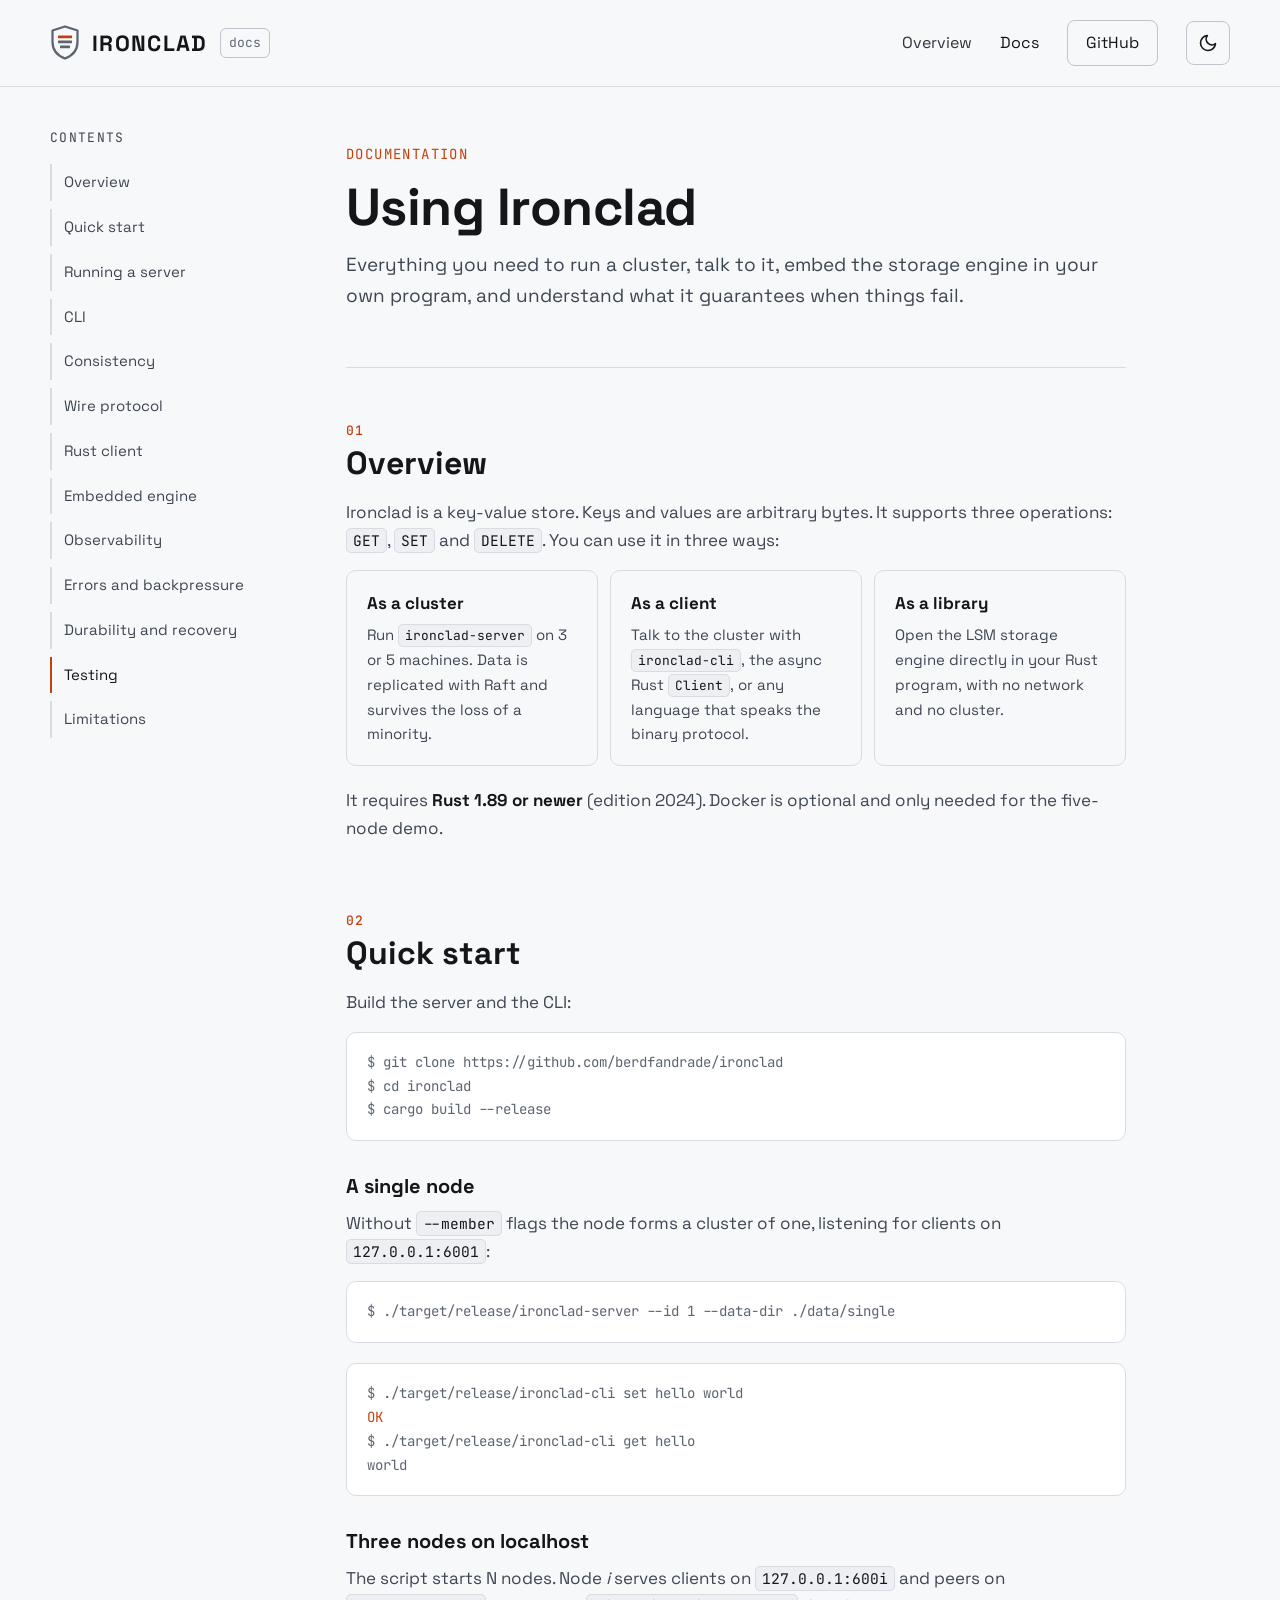
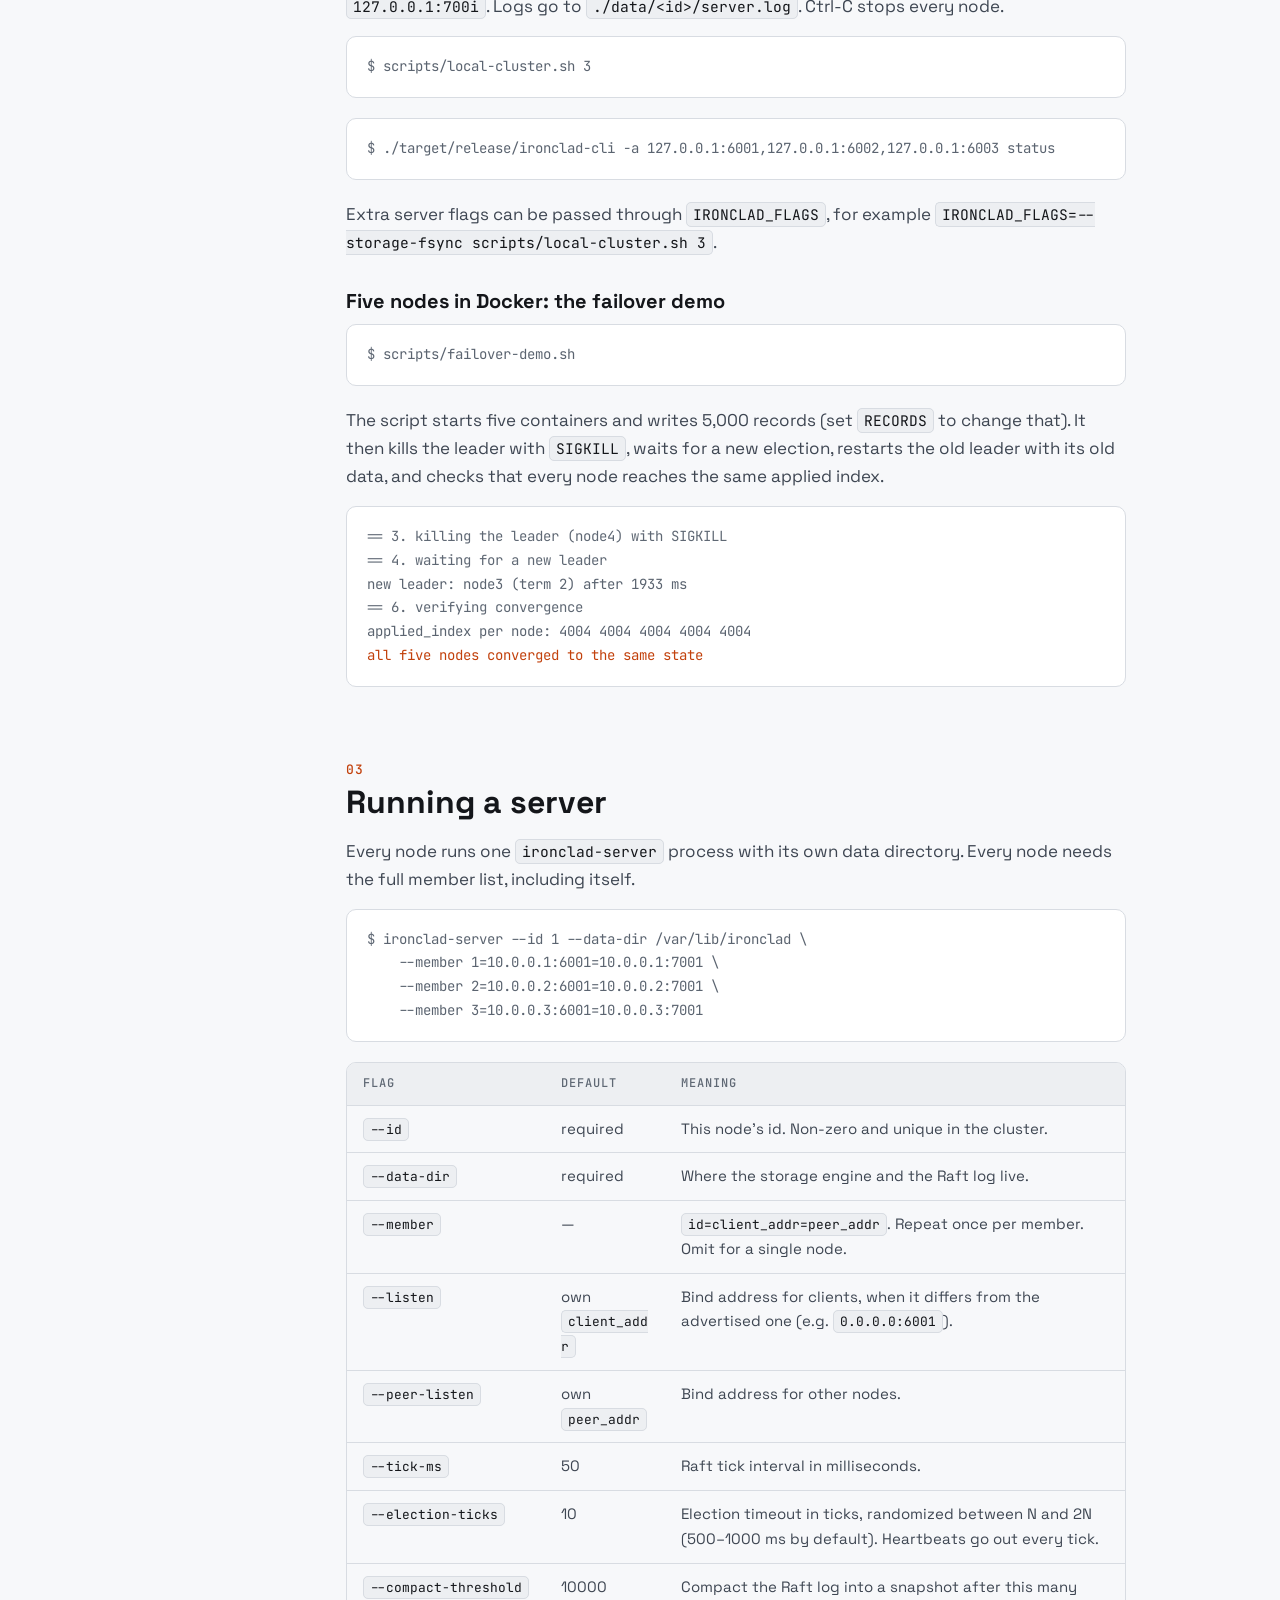
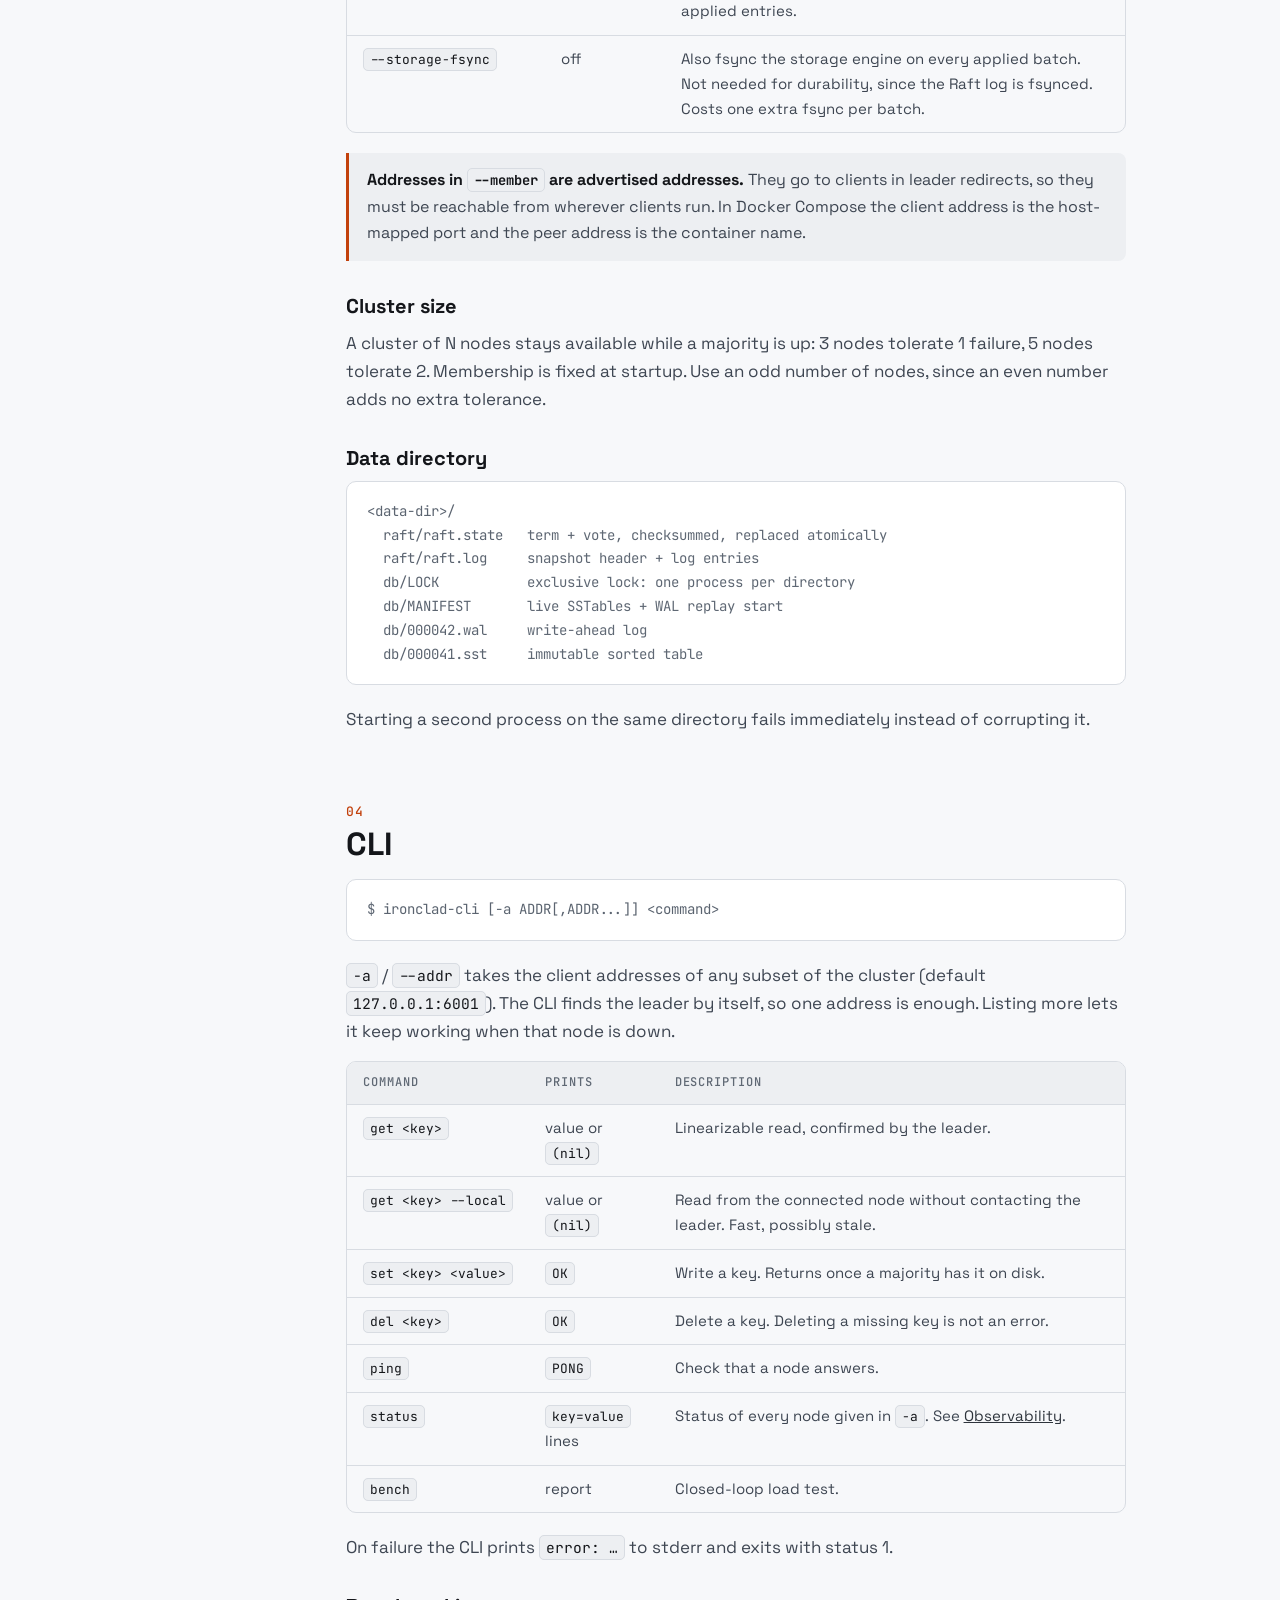
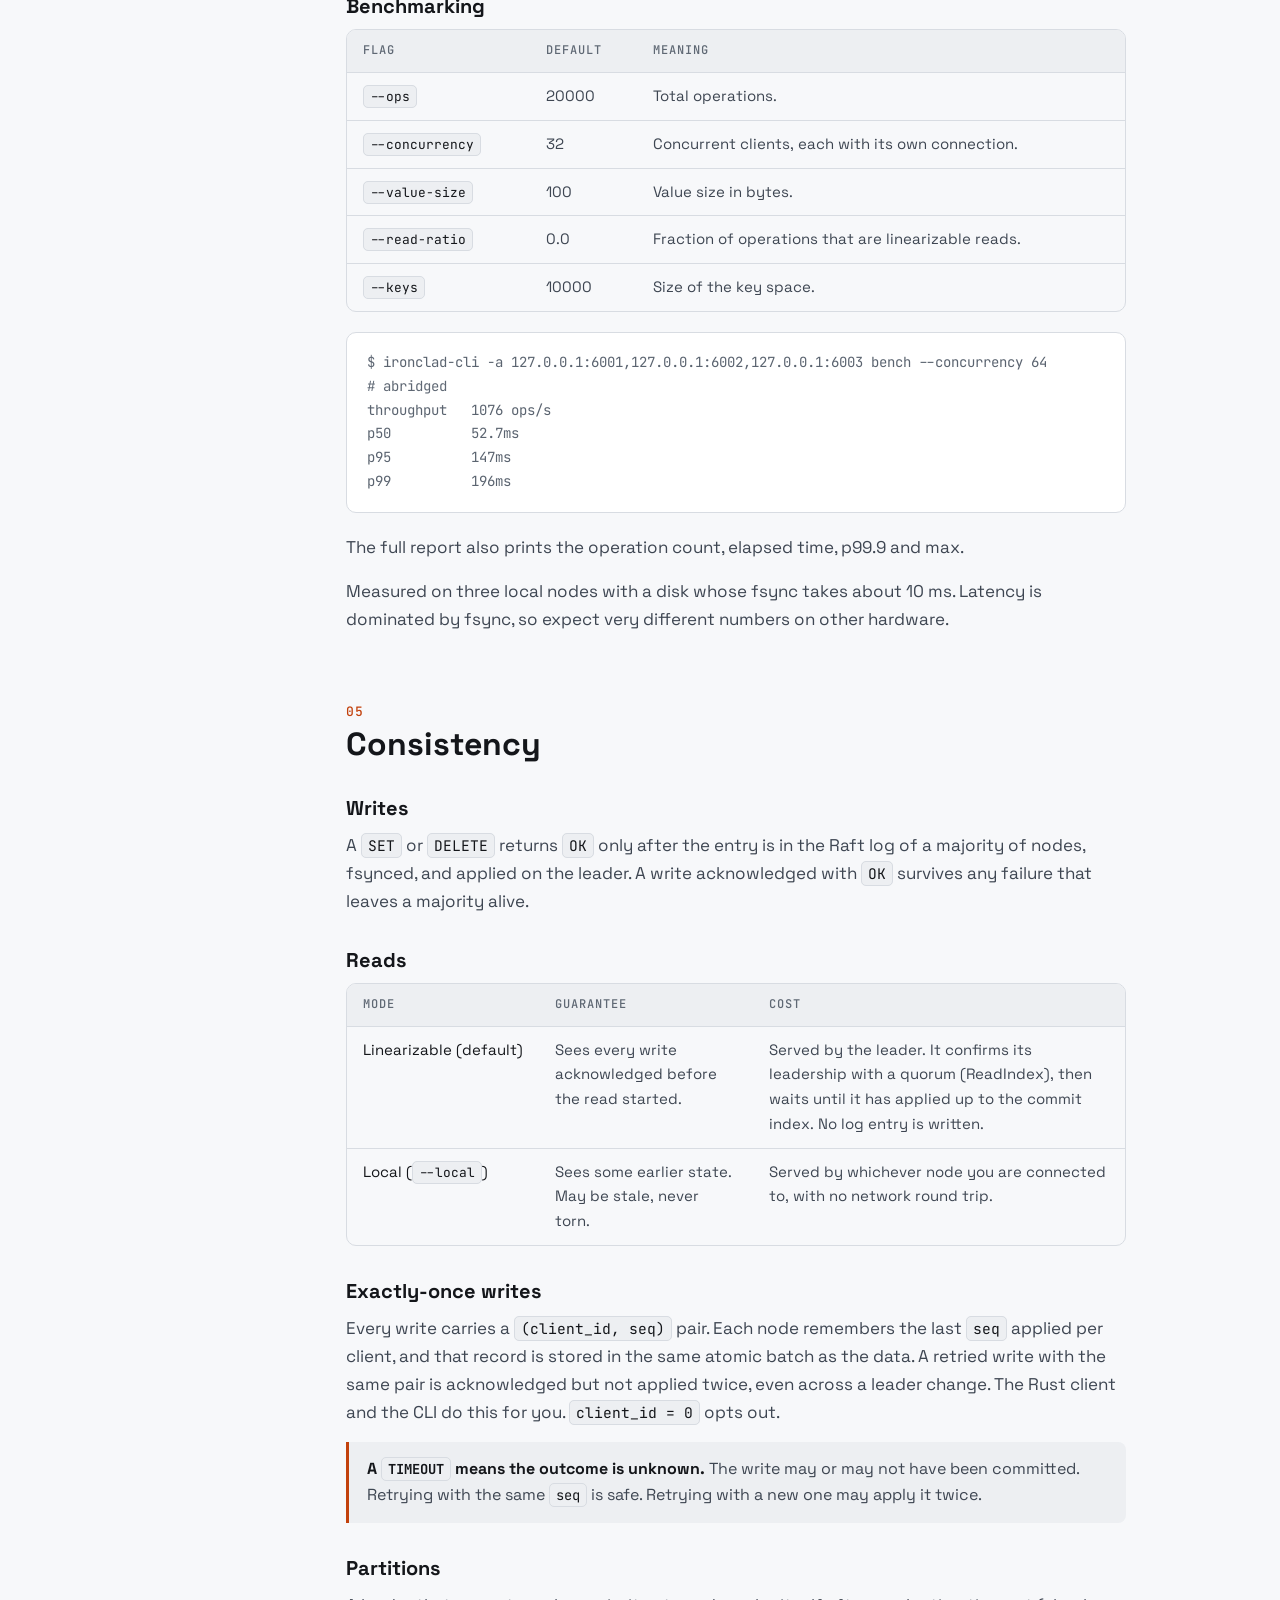
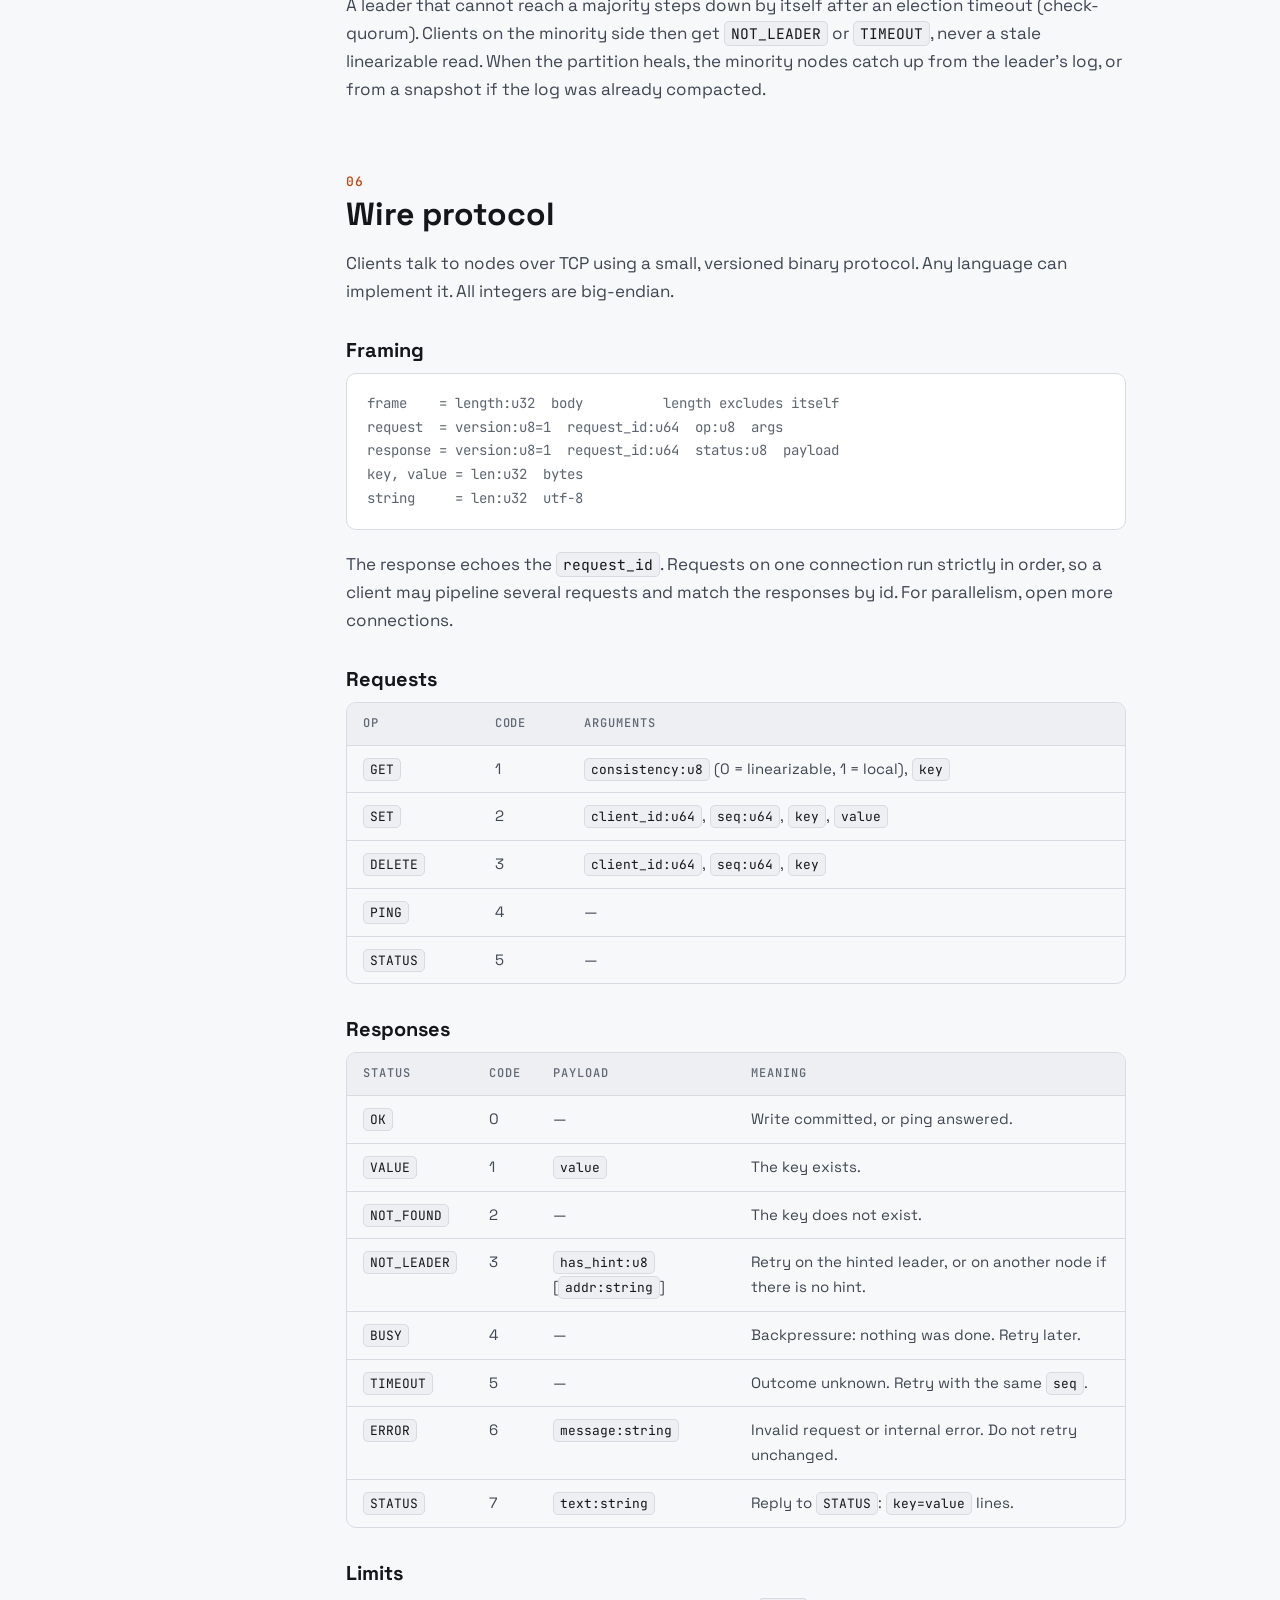
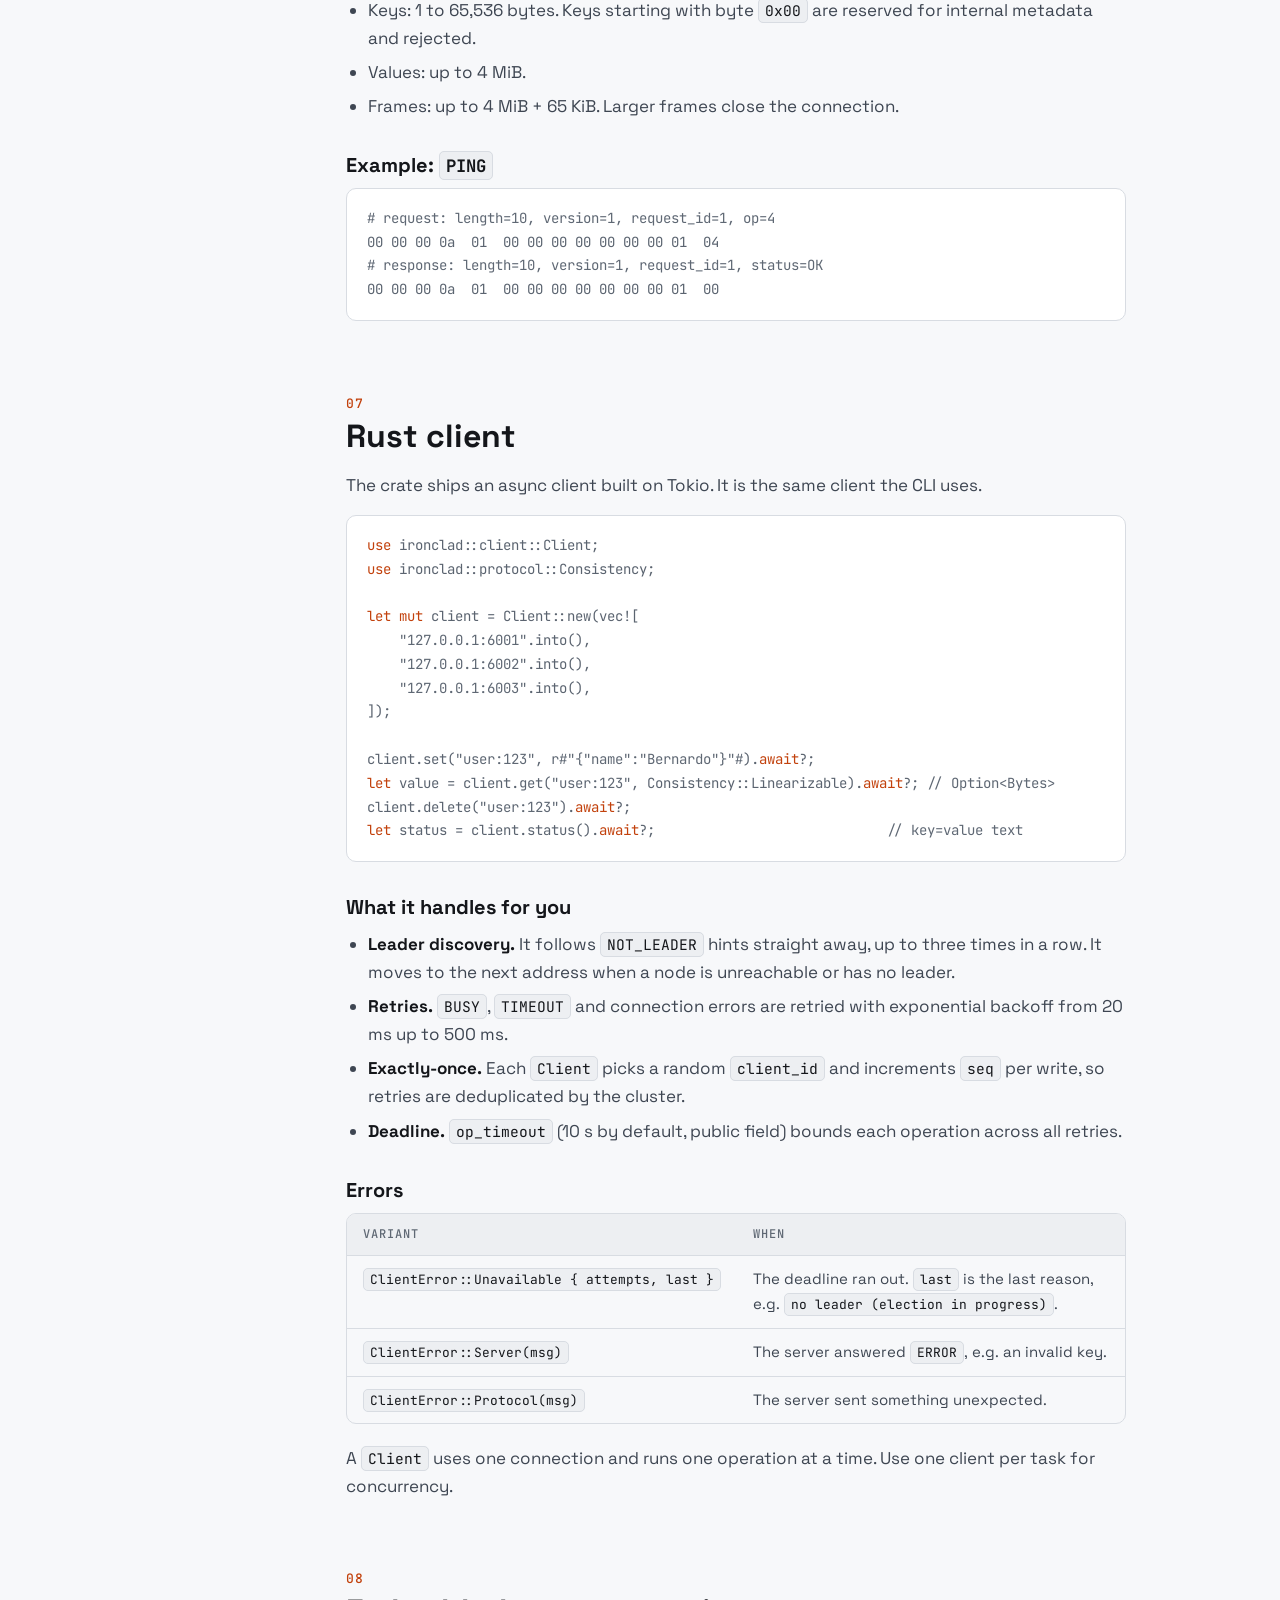
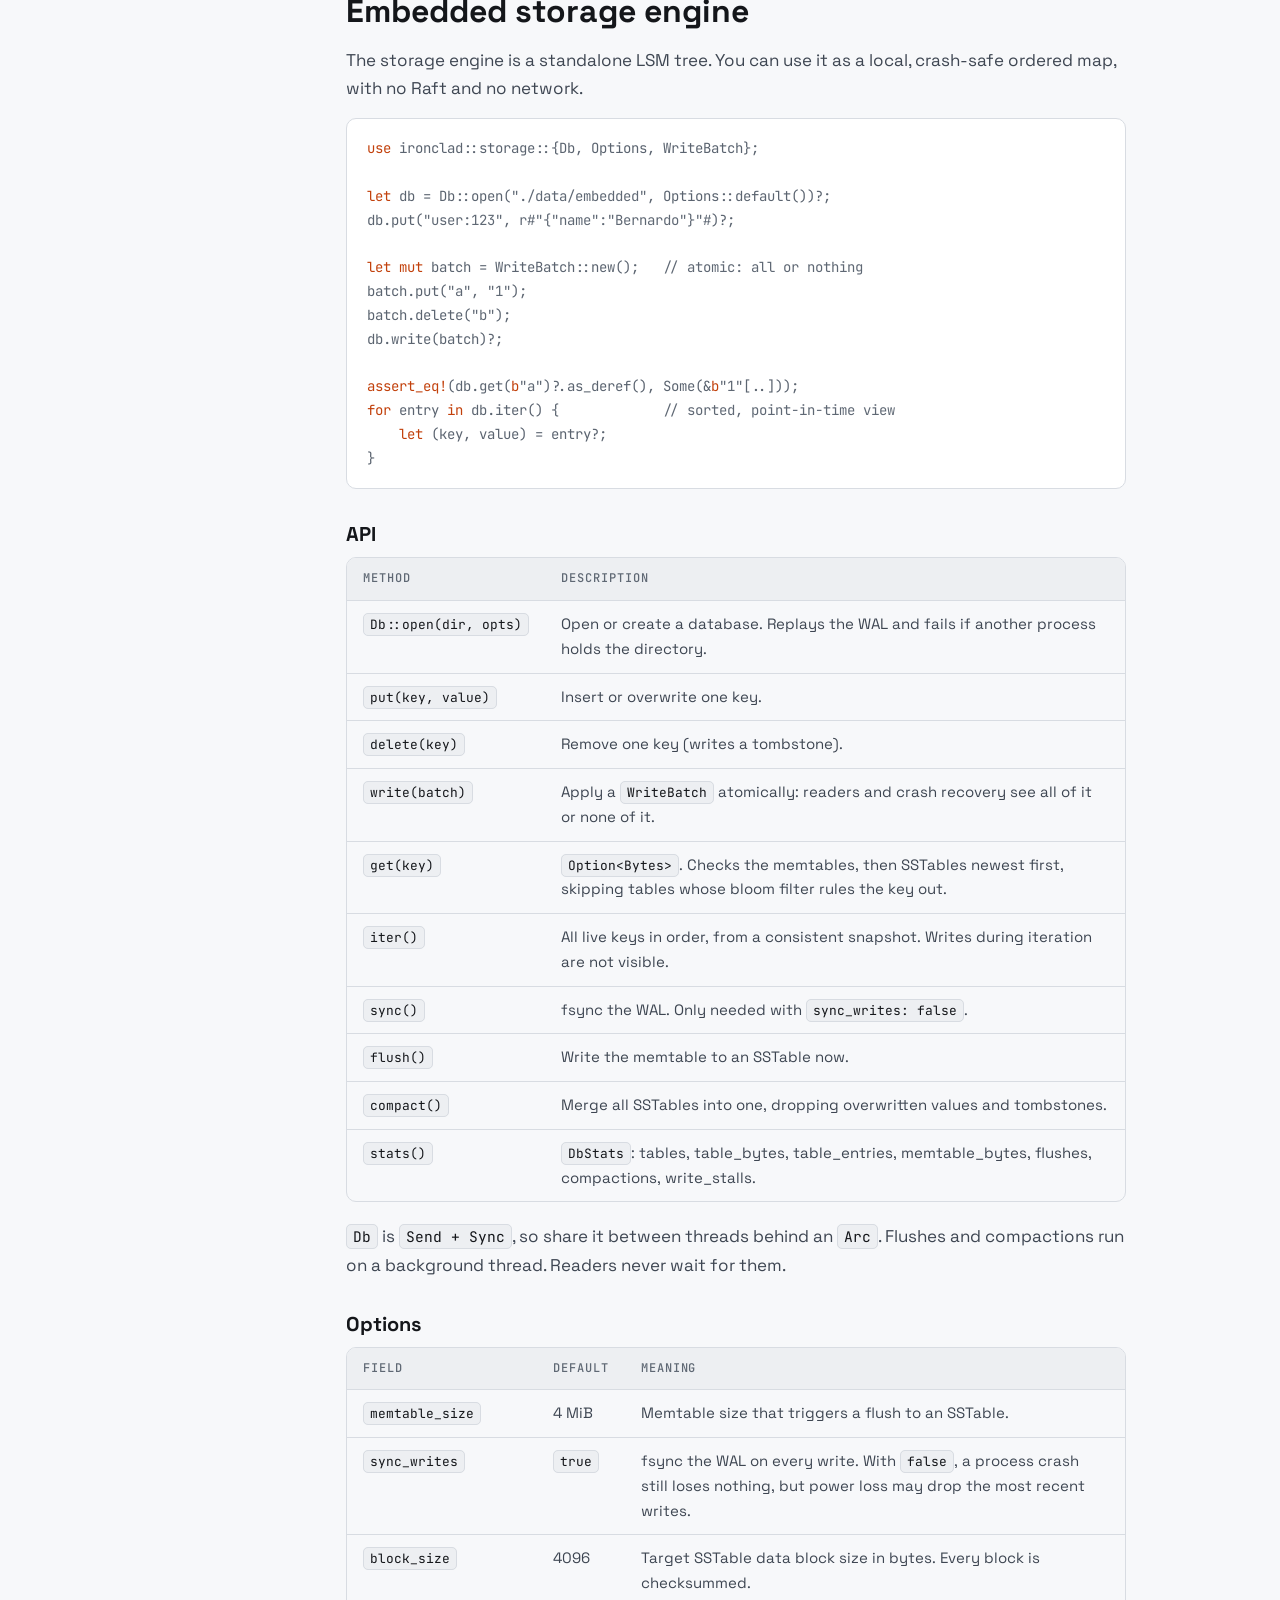
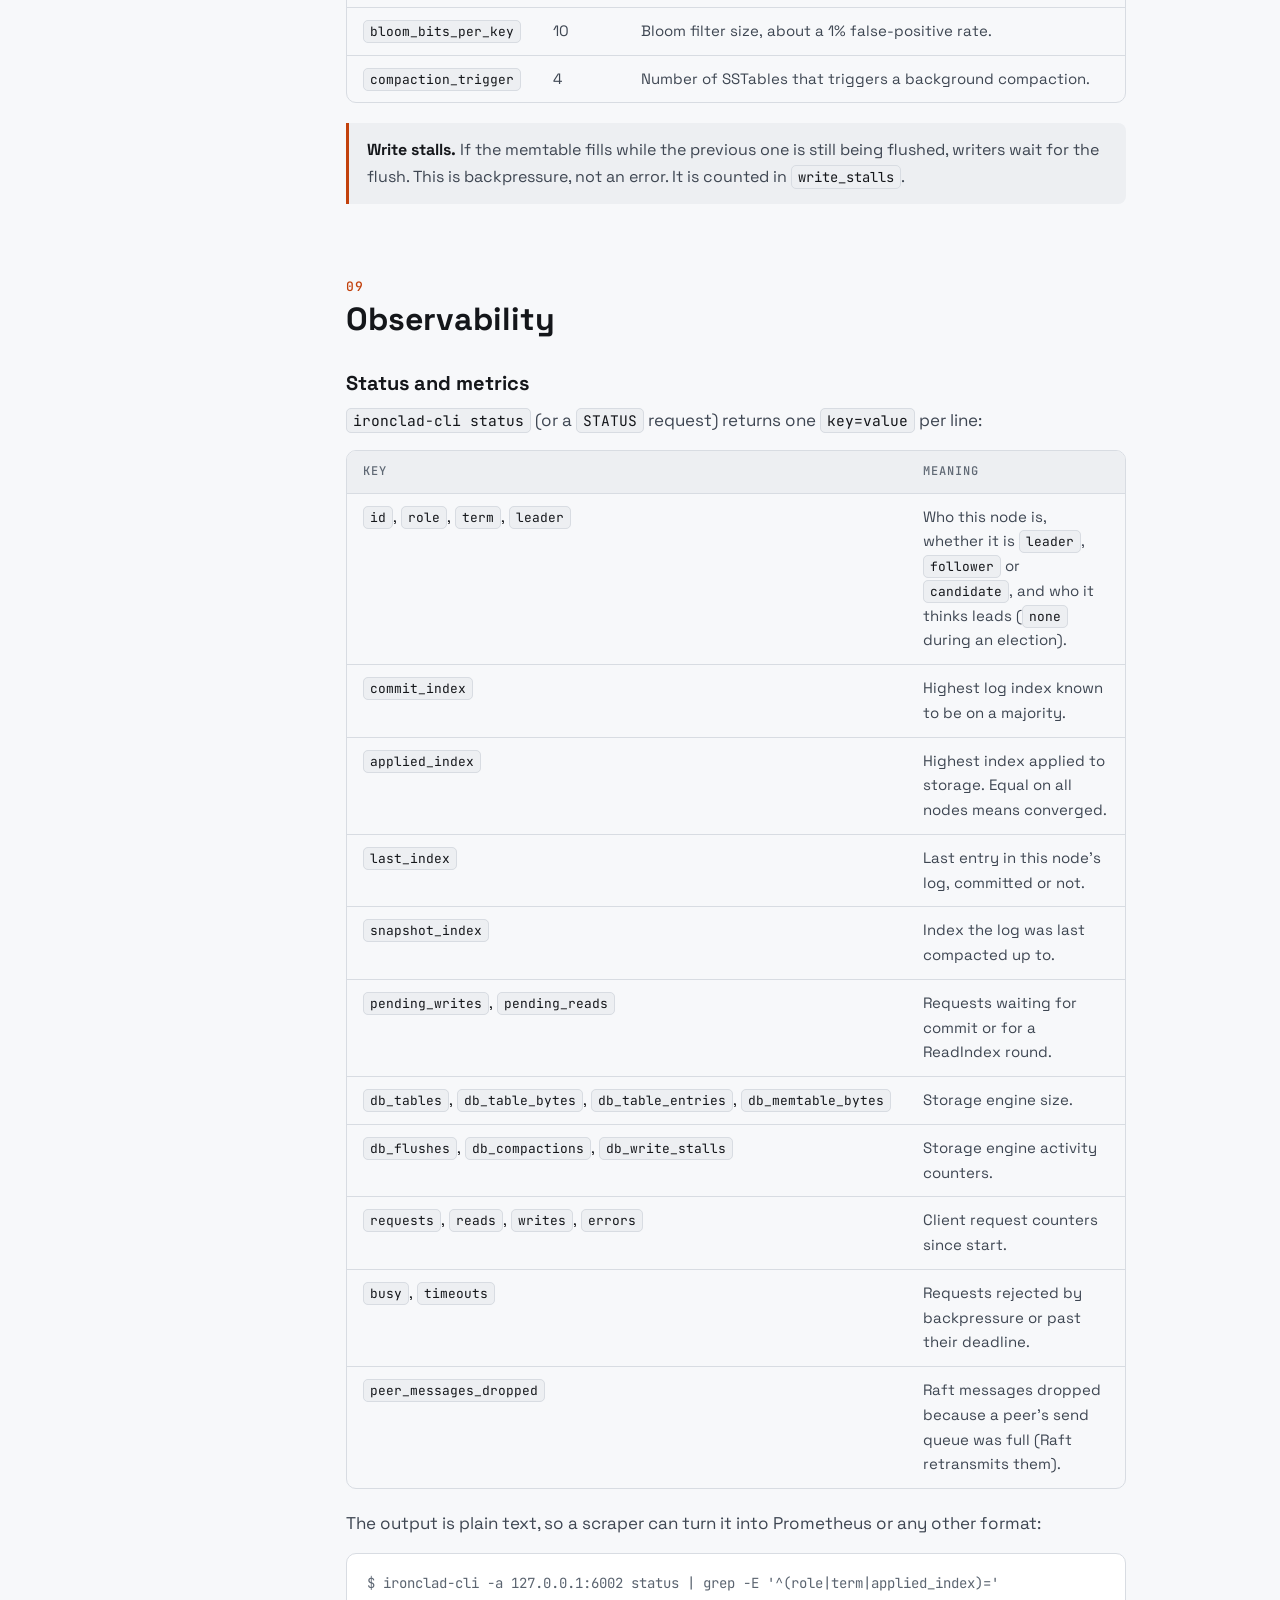
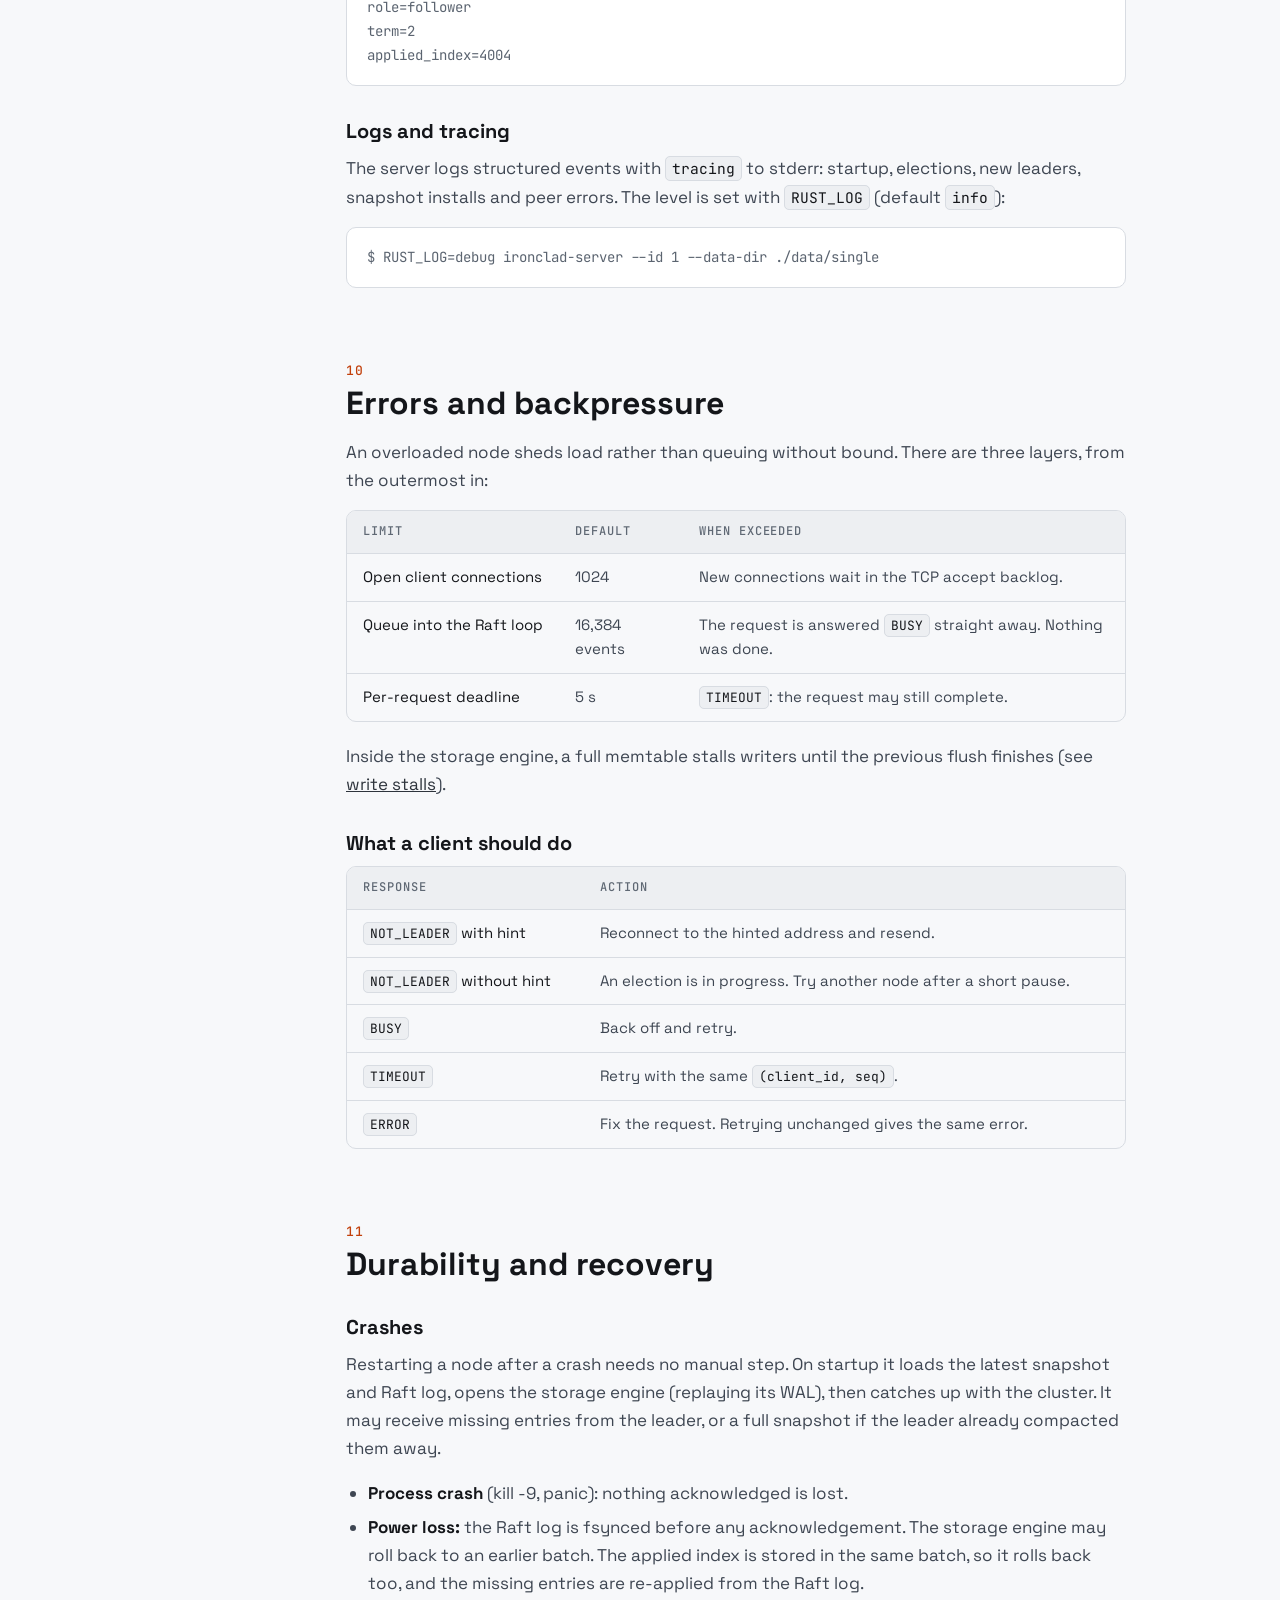
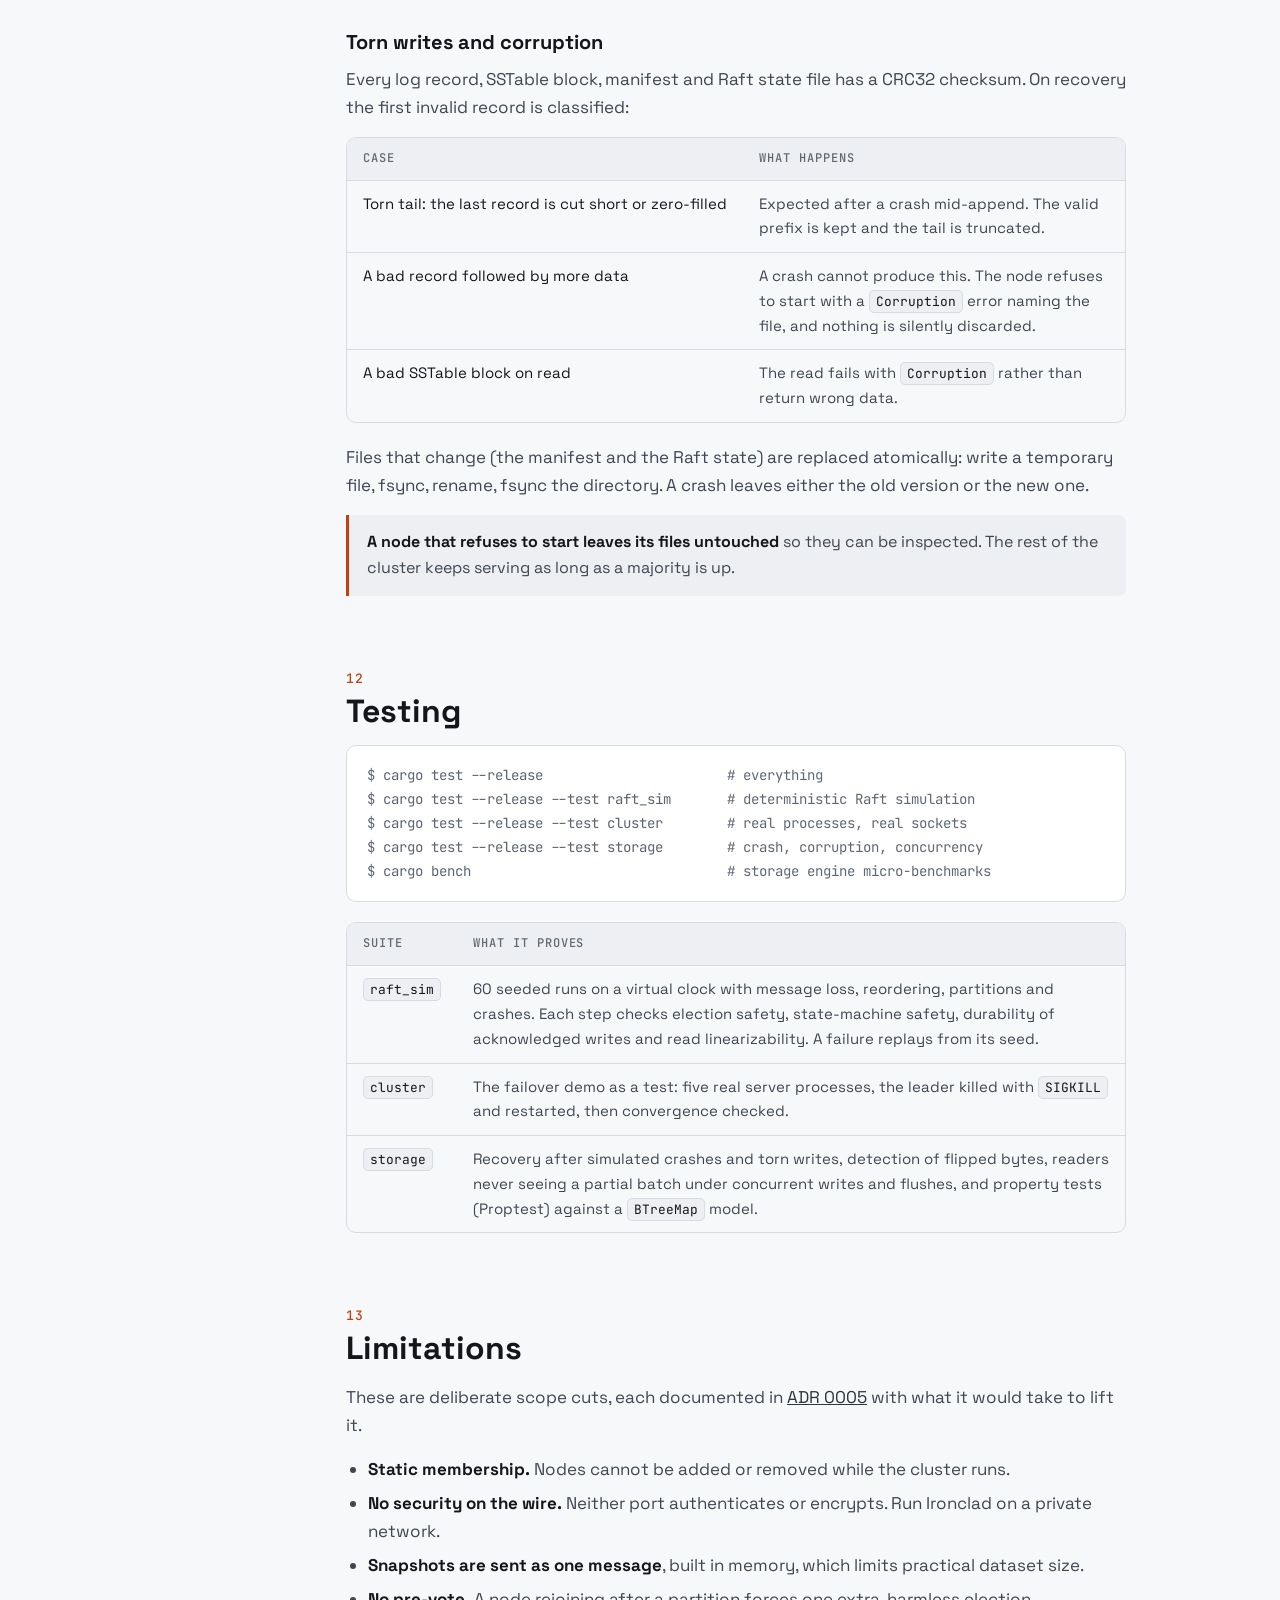
==== docs.html @ cbc176f4 "Add docs page and share theme files Co-Authored-By: Claude Opus 5.5 <noreply@anthropic.com>" ====
<!doctype html>
<html lang="en">
<head>
<meta charset="utf-8">
<meta name="viewport" content="width=device-width, initial-scale=1">
<title>Ironclad Docs</title>
<meta name="description" content="Ironclad documentation: running a cluster, the CLI, consistency guarantees, the binary protocol, the Rust client, the embedded storage engine, metrics and recovery.">
<link rel="icon" href="data:image/svg+xml,%3Csvg xmlns='http://www.w3.org/2000/svg' viewBox='0 0 120 140'%3E%3Cpath d='M60 6 L110 22 V68 C110 102 89 123 60 134 C31 123 10 102 10 68 V22 Z' fill='%2314161A' stroke='%23C9CED6' stroke-width='12'/%3E%3Crect x='30' y='42' width='60' height='16' rx='2' fill='%23E8622C'/%3E%3Crect x='36' y='70' width='48' height='16' rx='2' fill='%23C9CED6'/%3E%3C/svg%3E">
<link rel="preconnect" href="https://fonts.googleapis.com">
<link rel="stylesheet" href="https://fonts.googleapis.com/css2?family=Space+Grotesk:wght@400;500;700&amp;family=JetBrains+Mono:wght@400;500&amp;display=swap">
<link rel="stylesheet" href="site.css">
<script src="theme.js"></script>
</head>
<body>
<div class="docs">

<header style="border-bottom: 1px solid var(--border)">
<nav aria-label="Main" style="max-width: 1180px; margin: 0 auto; padding: 20px 24px; display: flex; flex-wrap: wrap; align-items: center; justify-content: space-between; gap: 16px 32px">
<a href="./" style="display: flex; align-items: center; gap: 12px; text-decoration: none; color: var(--text)">
<svg width="30" height="35" viewBox="0 0 120 140" aria-hidden="true">
<path d="M60 6 L110 22 V68 C110 102 89 123 60 134 C31 123 10 102 10 68 V22 Z" fill="none" stroke-width="9" stroke-linejoin="round" style="stroke: var(--steel)"></path>
<rect x="32" y="42" width="56" height="11" rx="2" style="fill: var(--accent)"></rect>
<rect x="32" y="62" width="56" height="11" rx="2" style="fill: var(--steel)"></rect>
<rect x="40" y="82" width="40" height="11" rx="2" style="fill: var(--steel)"></rect>
</svg>
<span style="font-size: 22px; font-weight: 700; letter-spacing: 0.06em">IRONCLAD</span>
<span class="mono" style="font-size: 13px; padding: 3px 8px; border: 1px solid var(--border-strong); border-radius: 6px; color: var(--muted)">docs</span>
</a>
<div style="display: flex; flex-wrap: wrap; align-items: center; gap: 8px 28px; font-size: 16px">
<a href="./" style="text-decoration: none">Overview</a>
<a href="docs.html" aria-current="page" style="text-decoration: none; color: var(--text)">Docs</a>
<a href="https://github.com/berdfandrade/ironclad" style="display: inline-flex; align-items: center; min-height: 44px; padding: 0 18px; border: 1px solid var(--border-strong); border-radius: 8px; text-decoration: none; color: var(--text)">GitHub</a>
<button type="button" id="theme-toggle" hidden aria-label="Switch theme" title="Switch theme">
<svg class="icon-sun" width="20" height="20" viewBox="0 0 24 24" fill="none" stroke="currentColor" stroke-width="2" stroke-linecap="round" aria-hidden="true"><circle cx="12" cy="12" r="4"></circle><path d="M12 2v2M12 20v2M4.9 4.9l1.4 1.4M17.7 17.7l1.4 1.4M2 12h2M20 12h2M4.9 19.1l1.4-1.4M17.7 6.3l1.4-1.4"></path></svg>
<svg class="icon-moon" width="20" height="20" viewBox="0 0 24 24" fill="none" stroke="currentColor" stroke-width="2" stroke-linecap="round" stroke-linejoin="round" aria-hidden="true"><path d="M21 12.8A9 9 0 1 1 11.2 3a7 7 0 0 0 9.8 9.8z"></path></svg>
</button>
</div>
</nav>
</header>

<div class="docs-layout">

<nav class="toc" aria-label="Documentation">
<p class="toc-title">CONTENTS</p>
<ol>
<li><a href="#overview">Overview</a></li>
<li><a href="#quick-start">Quick start</a></li>
<li><a href="#server">Running a server</a></li>
<li><a href="#cli">CLI</a></li>
<li><a href="#consistency">Consistency</a></li>
<li><a href="#protocol">Wire protocol</a></li>
<li><a href="#client">Rust client</a></li>
<li><a href="#embedded">Embedded engine</a></li>
<li><a href="#observability">Observability</a></li>
<li><a href="#errors">Errors and backpressure</a></li>
<li><a href="#recovery">Durability and recovery</a></li>
<li><a href="#testing">Testing</a></li>
<li><a href="#limitations">Limitations</a></li>
</ol>
</nav>

<main class="docs-main">

<div class="docs-intro">
<div class="eyebrow">DOCUMENTATION</div>
<h1>Using Ironclad</h1>
<p class="lede">Everything you need to run a cluster, talk to it, embed the storage engine in your own program, and understand what it guarantees when things fail.</p>
</div>

<section id="overview">
<h2><span class="num">01</span>Overview</h2>
<p>Ironclad is a key-value store. Keys and values are arbitrary bytes. It supports three operations: <code>GET</code>, <code>SET</code> and <code>DELETE</code>. You can use it in three ways:</p>
<div class="cards">
<a class="card" href="#server"><strong>As a cluster</strong><span>Run <code>ironclad-server</code> on 3 or 5 machines. Data is replicated with Raft and survives the loss of a minority.</span></a>
<a class="card" href="#client"><strong>As a client</strong><span>Talk to the cluster with <code>ironclad-cli</code>, the async Rust <code>Client</code>, or any language that speaks the binary protocol.</span></a>
<a class="card" href="#embedded"><strong>As a library</strong><span>Open the LSM storage engine directly in your Rust program, with no network and no cluster.</span></a>
</div>
<p>It requires <strong>Rust 1.89 or newer</strong> (edition 2024). Docker is optional and only needed for the five-node demo.</p>
</section>

<section id="quick-start">
<h2><span class="num">02</span>Quick start</h2>
<p>Build the server and the CLI:</p>
<pre><span class="c">$</span> git clone https://github.com/berdfandrade/ironclad
<span class="c">$</span> cd ironclad
<span class="c">$</span> cargo build --release</pre>
<h3>A single node</h3>
<p>Without <code>--member</code> flags the node forms a cluster of one, listening for clients on <code>127.0.0.1:6001</code>:</p>
<pre><span class="c">$</span> ./target/release/ironclad-server --id 1 --data-dir ./data/single</pre>
<pre><span class="c">$</span> ./target/release/ironclad-cli set hello world
<span class="k">OK</span>
<span class="c">$</span> ./target/release/ironclad-cli get hello
world</pre>
<h3>Three nodes on localhost</h3>
<p>The script starts N nodes. Node <em>i</em> serves clients on <code>127.0.0.1:600i</code> and peers on <code>127.0.0.1:700i</code>. Logs go to <code>./data/&lt;id&gt;/server.log</code>. Ctrl-C stops every node.</p>
<pre><span class="c">$</span> scripts/local-cluster.sh 3</pre>
<pre><span class="c">$</span> ./target/release/ironclad-cli -a 127.0.0.1:6001,127.0.0.1:6002,127.0.0.1:6003 status</pre>
<p>Extra server flags can be passed through <code>IRONCLAD_FLAGS</code>, for example <code>IRONCLAD_FLAGS=--storage-fsync scripts/local-cluster.sh 3</code>.</p>
<h3>Five nodes in Docker: the failover demo</h3>
<pre><span class="c">$</span> scripts/failover-demo.sh</pre>
<p>The script starts five containers and writes 5,000 records (set <code>RECORDS</code> to change that). It then kills the leader with <code>SIGKILL</code>, waits for a new election, restarts the old leader with its old data, and checks that every node reaches the same applied index.</p>
<pre><span class="c">== 3. killing the leader (node4) with SIGKILL</span>
<span class="c">== 4. waiting for a new leader</span>
new leader: node3 (term 2) after 1933 ms
<span class="c">== 6. verifying convergence</span>
applied_index per node: 4004 4004 4004 4004 4004
<span class="k">all five nodes converged to the same state</span></pre>
</section>

<section id="server">
<h2><span class="num">03</span>Running a server</h2>
<p>Every node runs one <code>ironclad-server</code> process with its own data directory. Every node needs the full member list, including itself.</p>
<pre><span class="c">$</span> ironclad-server --id 1 --data-dir /var/lib/ironclad \
    --member 1=10.0.0.1:6001=10.0.0.1:7001 \
    --member 2=10.0.0.2:6001=10.0.0.2:7001 \
    --member 3=10.0.0.3:6001=10.0.0.3:7001</pre>
<div class="table-wrap"><table>
<thead><tr><th>Flag</th><th>Default</th><th>Meaning</th></tr></thead>
<tbody>
<tr><td><code>--id</code></td><td>required</td><td>This node's id. Non-zero and unique in the cluster.</td></tr>
<tr><td><code>--data-dir</code></td><td>required</td><td>Where the storage engine and the Raft log live.</td></tr>
<tr><td><code>--member</code></td><td>—</td><td><code>id=client_addr=peer_addr</code>. Repeat once per member. Omit for a single node.</td></tr>
<tr><td><code>--listen</code></td><td>own <code>client_addr</code></td><td>Bind address for clients, when it differs from the advertised one (e.g. <code>0.0.0.0:6001</code>).</td></tr>
<tr><td><code>--peer-listen</code></td><td>own <code>peer_addr</code></td><td>Bind address for other nodes.</td></tr>
<tr><td><code>--tick-ms</code></td><td>50</td><td>Raft tick interval in milliseconds.</td></tr>
<tr><td><code>--election-ticks</code></td><td>10</td><td>Election timeout in ticks, randomized between N and 2N (500–1000 ms by default). Heartbeats go out every tick.</td></tr>
<tr><td><code>--compact-threshold</code></td><td>10000</td><td>Compact the Raft log into a snapshot after this many applied entries.</td></tr>
<tr><td><code>--storage-fsync</code></td><td>off</td><td>Also fsync the storage engine on every applied batch. Not needed for durability, since the Raft log is fsynced. Costs one extra fsync per batch.</td></tr>
</tbody></table></div>
<div class="note"><strong>Addresses in <code>--member</code> are advertised addresses.</strong> They go to clients in leader redirects, so they must be reachable from wherever clients run. In Docker Compose the client address is the host-mapped port and the peer address is the container name.</div>
<h3>Cluster size</h3>
<p>A cluster of N nodes stays available while a majority is up: 3 nodes tolerate 1 failure, 5 nodes tolerate 2. Membership is fixed at startup. Use an odd number of nodes, since an even number adds no extra tolerance.</p>
<h3>Data directory</h3>
<pre>&lt;data-dir&gt;/
  raft/raft.state   <span class="c">term + vote, checksummed, replaced atomically</span>
  raft/raft.log     <span class="c">snapshot header + log entries</span>
  db/LOCK           <span class="c">exclusive lock: one process per directory</span>
  db/MANIFEST       <span class="c">live SSTables + WAL replay start</span>
  db/000042.wal     <span class="c">write-ahead log</span>
  db/000041.sst     <span class="c">immutable sorted table</span></pre>
<p>Starting a second process on the same directory fails immediately instead of corrupting it.</p>
</section>

<section id="cli">
<h2><span class="num">04</span>CLI</h2>
<pre><span class="c">$</span> ironclad-cli [-a ADDR[,ADDR...]] &lt;command&gt;</pre>
<p><code>-a</code> / <code>--addr</code> takes the client addresses of any subset of the cluster (default <code>127.0.0.1:6001</code>). The CLI finds the leader by itself, so one address is enough. Listing more lets it keep working when that node is down.</p>
<div class="table-wrap"><table>
<thead><tr><th>Command</th><th>Prints</th><th>Description</th></tr></thead>
<tbody>
<tr><td><code>get &lt;key&gt;</code></td><td>value or <code>(nil)</code></td><td>Linearizable read, confirmed by the leader.</td></tr>
<tr><td><code>get &lt;key&gt; --local</code></td><td>value or <code>(nil)</code></td><td>Read from the connected node without contacting the leader. Fast, possibly stale.</td></tr>
<tr><td><code>set &lt;key&gt; &lt;value&gt;</code></td><td><code>OK</code></td><td>Write a key. Returns once a majority has it on disk.</td></tr>
<tr><td><code>del &lt;key&gt;</code></td><td><code>OK</code></td><td>Delete a key. Deleting a missing key is not an error.</td></tr>
<tr><td><code>ping</code></td><td><code>PONG</code></td><td>Check that a node answers.</td></tr>
<tr><td><code>status</code></td><td><code>key=value</code> lines</td><td>Status of every node given in <code>-a</code>. See <a href="#observability">Observability</a>.</td></tr>
<tr><td><code>bench</code></td><td>report</td><td>Closed-loop load test.</td></tr>
</tbody></table></div>
<p>On failure the CLI prints <code>error: …</code> to stderr and exits with status 1.</p>
<h3>Benchmarking</h3>
<div class="table-wrap"><table>
<thead><tr><th>Flag</th><th>Default</th><th>Meaning</th></tr></thead>
<tbody>
<tr><td><code>--ops</code></td><td>20000</td><td>Total operations.</td></tr>
<tr><td><code>--concurrency</code></td><td>32</td><td>Concurrent clients, each with its own connection.</td></tr>
<tr><td><code>--value-size</code></td><td>100</td><td>Value size in bytes.</td></tr>
<tr><td><code>--read-ratio</code></td><td>0.0</td><td>Fraction of operations that are linearizable reads.</td></tr>
<tr><td><code>--keys</code></td><td>10000</td><td>Size of the key space.</td></tr>
</tbody></table></div>
<pre><span class="c">$</span> ironclad-cli -a 127.0.0.1:6001,127.0.0.1:6002,127.0.0.1:6003 bench --concurrency 64
<span class="c"># abridged</span>
throughput   1076 ops/s
p50          52.7ms
p95          147ms
p99          196ms</pre>
<p>The full report also prints the operation count, elapsed time, p99.9 and max.</p>
<p>Measured on three local nodes with a disk whose fsync takes about 10 ms. Latency is dominated by fsync, so expect very different numbers on other hardware.</p>
</section>

<section id="consistency">
<h2><span class="num">05</span>Consistency</h2>
<h3>Writes</h3>
<p>A <code>SET</code> or <code>DELETE</code> returns <code>OK</code> only after the entry is in the Raft log of a majority of nodes, fsynced, and applied on the leader. A write acknowledged with <code>OK</code> survives any failure that leaves a majority alive.</p>
<h3>Reads</h3>
<div class="table-wrap"><table>
<thead><tr><th>Mode</th><th>Guarantee</th><th>Cost</th></tr></thead>
<tbody>
<tr><td>Linearizable (default)</td><td>Sees every write acknowledged before the read started.</td><td>Served by the leader. It confirms its leadership with a quorum (ReadIndex), then waits until it has applied up to the commit index. No log entry is written.</td></tr>
<tr><td>Local (<code>--local</code>)</td><td>Sees some earlier state. May be stale, never torn.</td><td>Served by whichever node you are connected to, with no network round trip.</td></tr>
</tbody></table></div>
<h3>Exactly-once writes</h3>
<p>Every write carries a <code>(client_id, seq)</code> pair. Each node remembers the last <code>seq</code> applied per client, and that record is stored in the same atomic batch as the data. A retried write with the same pair is acknowledged but not applied twice, even across a leader change. The Rust client and the CLI do this for you. <code>client_id = 0</code> opts out.</p>
<div class="note"><strong>A <code>TIMEOUT</code> means the outcome is unknown.</strong> The write may or may not have been committed. Retrying with the same <code>seq</code> is safe. Retrying with a new one may apply it twice.</div>
<h3>Partitions</h3>
<p>A leader that cannot reach a majority steps down by itself after an election timeout (check-quorum). Clients on the minority side then get <code>NOT_LEADER</code> or <code>TIMEOUT</code>, never a stale linearizable read. When the partition heals, the minority nodes catch up from the leader's log, or from a snapshot if the log was already compacted.</p>
</section>

<section id="protocol">
<h2><span class="num">06</span>Wire protocol</h2>
<p>Clients talk to nodes over TCP using a small, versioned binary protocol. Any language can implement it. All integers are big-endian.</p>
<h3>Framing</h3>
<pre>frame    = length:u32  body          <span class="c">length excludes itself</span>
request  = version:u8=1  request_id:u64  op:u8  args
response = version:u8=1  request_id:u64  status:u8  payload
key, value = len:u32  bytes
string     = len:u32  utf-8</pre>
<p>The response echoes the <code>request_id</code>. Requests on one connection run strictly in order, so a client may pipeline several requests and match the responses by id. For parallelism, open more connections.</p>
<h3>Requests</h3>
<div class="table-wrap"><table>
<thead><tr><th>Op</th><th>Code</th><th>Arguments</th></tr></thead>
<tbody>
<tr><td><code>GET</code></td><td>1</td><td><code>consistency:u8</code> (0 = linearizable, 1 = local), <code>key</code></td></tr>
<tr><td><code>SET</code></td><td>2</td><td><code>client_id:u64</code>, <code>seq:u64</code>, <code>key</code>, <code>value</code></td></tr>
<tr><td><code>DELETE</code></td><td>3</td><td><code>client_id:u64</code>, <code>seq:u64</code>, <code>key</code></td></tr>
<tr><td><code>PING</code></td><td>4</td><td>—</td></tr>
<tr><td><code>STATUS</code></td><td>5</td><td>—</td></tr>
</tbody></table></div>
<h3>Responses</h3>
<div class="table-wrap"><table>
<thead><tr><th>Status</th><th>Code</th><th>Payload</th><th>Meaning</th></tr></thead>
<tbody>
<tr><td><code>OK</code></td><td>0</td><td>—</td><td>Write committed, or ping answered.</td></tr>
<tr><td><code>VALUE</code></td><td>1</td><td><code>value</code></td><td>The key exists.</td></tr>
<tr><td><code>NOT_FOUND</code></td><td>2</td><td>—</td><td>The key does not exist.</td></tr>
<tr><td><code>NOT_LEADER</code></td><td>3</td><td><code>has_hint:u8</code> [<code>addr:string</code>]</td><td>Retry on the hinted leader, or on another node if there is no hint.</td></tr>
<tr><td><code>BUSY</code></td><td>4</td><td>—</td><td>Backpressure: nothing was done. Retry later.</td></tr>
<tr><td><code>TIMEOUT</code></td><td>5</td><td>—</td><td>Outcome unknown. Retry with the same <code>seq</code>.</td></tr>
<tr><td><code>ERROR</code></td><td>6</td><td><code>message:string</code></td><td>Invalid request or internal error. Do not retry unchanged.</td></tr>
<tr><td><code>STATUS</code></td><td>7</td><td><code>text:string</code></td><td>Reply to <code>STATUS</code>: <code>key=value</code> lines.</td></tr>
</tbody></table></div>
<h3>Limits</h3>
<ul>
<li>Keys: 1 to 65,536 bytes. Keys starting with byte <code>0x00</code> are reserved for internal metadata and rejected.</li>
<li>Values: up to 4 MiB.</li>
<li>Frames: up to 4 MiB + 65 KiB. Larger frames close the connection.</li>
</ul>
<h3>Example: <code>PING</code></h3>
<pre><span class="c"># request: length=10, version=1, request_id=1, op=4</span>
00 00 00 0a  01  00 00 00 00 00 00 00 01  04
<span class="c"># response: length=10, version=1, request_id=1, status=OK</span>
00 00 00 0a  01  00 00 00 00 00 00 00 01  00</pre>
</section>

<section id="client">
<h2><span class="num">07</span>Rust client</h2>
<p>The crate ships an async client built on Tokio. It is the same client the CLI uses.</p>
<pre><span class="k">use</span> ironclad::client::Client;
<span class="k">use</span> ironclad::protocol::Consistency;

<span class="k">let mut</span> client = Client::new(vec![
    <span class="c">"127.0.0.1:6001"</span>.into(),
    <span class="c">"127.0.0.1:6002"</span>.into(),
    <span class="c">"127.0.0.1:6003"</span>.into(),
]);

client.set(<span class="c">"user:123"</span>, <span class="c">r#"{"name":"Bernardo"}"#</span>).<span class="k">await</span>?;
<span class="k">let</span> value = client.get(<span class="c">"user:123"</span>, Consistency::Linearizable).<span class="k">await</span>?; <span class="c">// Option&lt;Bytes&gt;</span>
client.delete(<span class="c">"user:123"</span>).<span class="k">await</span>?;
<span class="k">let</span> status = client.status().<span class="k">await</span>?;                             <span class="c">// key=value text</span></pre>
<h3>What it handles for you</h3>
<ul>
<li><strong>Leader discovery.</strong> It follows <code>NOT_LEADER</code> hints straight away, up to three times in a row. It moves to the next address when a node is unreachable or has no leader.</li>
<li><strong>Retries.</strong> <code>BUSY</code>, <code>TIMEOUT</code> and connection errors are retried with exponential backoff from 20 ms up to 500 ms.</li>
<li><strong>Exactly-once.</strong> Each <code>Client</code> picks a random <code>client_id</code> and increments <code>seq</code> per write, so retries are deduplicated by the cluster.</li>
<li><strong>Deadline.</strong> <code>op_timeout</code> (10 s by default, public field) bounds each operation across all retries.</li>
</ul>
<h3>Errors</h3>
<div class="table-wrap"><table>
<thead><tr><th>Variant</th><th>When</th></tr></thead>
<tbody>
<tr><td><code>ClientError::Unavailable { attempts, last }</code></td><td>The deadline ran out. <code>last</code> is the last reason, e.g. <code>no leader (election in progress)</code>.</td></tr>
<tr><td><code>ClientError::Server(msg)</code></td><td>The server answered <code>ERROR</code>, e.g. an invalid key.</td></tr>
<tr><td><code>ClientError::Protocol(msg)</code></td><td>The server sent something unexpected.</td></tr>
</tbody></table></div>
<p>A <code>Client</code> uses one connection and runs one operation at a time. Use one client per task for concurrency.</p>
</section>

<section id="embedded">
<h2><span class="num">08</span>Embedded storage engine</h2>
<p>The storage engine is a standalone LSM tree. You can use it as a local, crash-safe ordered map, with no Raft and no network.</p>
<pre><span class="k">use</span> ironclad::storage::{Db, Options, WriteBatch};

<span class="k">let</span> db = Db::open(<span class="c">"./data/embedded"</span>, Options::default())?;
db.put(<span class="c">"user:123"</span>, <span class="c">r#"{"name":"Bernardo"}"#</span>)?;

<span class="k">let mut</span> batch = WriteBatch::new();   <span class="c">// atomic: all or nothing</span>
batch.put(<span class="c">"a"</span>, <span class="c">"1"</span>);
batch.delete(<span class="c">"b"</span>);
db.write(batch)?;

<span class="k">assert_eq!</span>(db.get(<span class="k">b</span><span class="c">"a"</span>)?.as_deref(), Some(&amp;<span class="k">b</span><span class="c">"1"</span>[..]));
<span class="k">for</span> entry <span class="k">in</span> db.iter() {             <span class="c">// sorted, point-in-time view</span>
    <span class="k">let</span> (key, value) = entry?;
}</pre>
<h3>API</h3>
<div class="table-wrap"><table>
<thead><tr><th>Method</th><th>Description</th></tr></thead>
<tbody>
<tr><td><code>Db::open(dir, opts)</code></td><td>Open or create a database. Replays the WAL and fails if another process holds the directory.</td></tr>
<tr><td><code>put(key, value)</code></td><td>Insert or overwrite one key.</td></tr>
<tr><td><code>delete(key)</code></td><td>Remove one key (writes a tombstone).</td></tr>
<tr><td><code>write(batch)</code></td><td>Apply a <code>WriteBatch</code> atomically: readers and crash recovery see all of it or none of it.</td></tr>
<tr><td><code>get(key)</code></td><td><code>Option&lt;Bytes&gt;</code>. Checks the memtables, then SSTables newest first, skipping tables whose bloom filter rules the key out.</td></tr>
<tr><td><code>iter()</code></td><td>All live keys in order, from a consistent snapshot. Writes during iteration are not visible.</td></tr>
<tr><td><code>sync()</code></td><td>fsync the WAL. Only needed with <code>sync_writes: false</code>.</td></tr>
<tr><td><code>flush()</code></td><td>Write the memtable to an SSTable now.</td></tr>
<tr><td><code>compact()</code></td><td>Merge all SSTables into one, dropping overwritten values and tombstones.</td></tr>
<tr><td><code>stats()</code></td><td><code>DbStats</code>: tables, table_bytes, table_entries, memtable_bytes, flushes, compactions, write_stalls.</td></tr>
</tbody></table></div>
<p><code>Db</code> is <code>Send + Sync</code>, so share it between threads behind an <code>Arc</code>. Flushes and compactions run on a background thread. Readers never wait for them.</p>
<h3>Options</h3>
<div class="table-wrap"><table>
<thead><tr><th>Field</th><th>Default</th><th>Meaning</th></tr></thead>
<tbody>
<tr><td><code>memtable_size</code></td><td>4 MiB</td><td>Memtable size that triggers a flush to an SSTable.</td></tr>
<tr><td><code>sync_writes</code></td><td><code>true</code></td><td>fsync the WAL on every write. With <code>false</code>, a process crash still loses nothing, but power loss may drop the most recent writes.</td></tr>
<tr><td><code>block_size</code></td><td>4096</td><td>Target SSTable data block size in bytes. Every block is checksummed.</td></tr>
<tr><td><code>bloom_bits_per_key</code></td><td>10</td><td>Bloom filter size, about a 1% false-positive rate.</td></tr>
<tr><td><code>compaction_trigger</code></td><td>4</td><td>Number of SSTables that triggers a background compaction.</td></tr>
</tbody></table></div>
<div class="note"><strong>Write stalls.</strong> If the memtable fills while the previous one is still being flushed, writers wait for the flush. This is backpressure, not an error. It is counted in <code>write_stalls</code>.</div>
</section>

<section id="observability">
<h2><span class="num">09</span>Observability</h2>
<h3>Status and metrics</h3>
<p><code>ironclad-cli status</code> (or a <code>STATUS</code> request) returns one <code>key=value</code> per line:</p>
<div class="table-wrap"><table>
<thead><tr><th>Key</th><th>Meaning</th></tr></thead>
<tbody>
<tr><td><code>id</code>, <code>role</code>, <code>term</code>, <code>leader</code></td><td>Who this node is, whether it is <code>leader</code>, <code>follower</code> or <code>candidate</code>, and who it thinks leads (<code>none</code> during an election).</td></tr>
<tr><td><code>commit_index</code></td><td>Highest log index known to be on a majority.</td></tr>
<tr><td><code>applied_index</code></td><td>Highest index applied to storage. Equal on all nodes means converged.</td></tr>
<tr><td><code>last_index</code></td><td>Last entry in this node's log, committed or not.</td></tr>
<tr><td><code>snapshot_index</code></td><td>Index the log was last compacted up to.</td></tr>
<tr><td><code>pending_writes</code>, <code>pending_reads</code></td><td>Requests waiting for commit or for a ReadIndex round.</td></tr>
<tr><td><code>db_tables</code>, <code>db_table_bytes</code>, <code>db_table_entries</code>, <code>db_memtable_bytes</code></td><td>Storage engine size.</td></tr>
<tr><td><code>db_flushes</code>, <code>db_compactions</code>, <code>db_write_stalls</code></td><td>Storage engine activity counters.</td></tr>
<tr><td><code>requests</code>, <code>reads</code>, <code>writes</code>, <code>errors</code></td><td>Client request counters since start.</td></tr>
<tr><td><code>busy</code>, <code>timeouts</code></td><td>Requests rejected by backpressure or past their deadline.</td></tr>
<tr><td><code>peer_messages_dropped</code></td><td>Raft messages dropped because a peer's send queue was full (Raft retransmits them).</td></tr>
</tbody></table></div>
<p>The output is plain text, so a scraper can turn it into Prometheus or any other format:</p>
<pre><span class="c">$</span> ironclad-cli -a 127.0.0.1:6002 status | grep -E '^(role|term|applied_index)='
role=follower
term=2
applied_index=4004</pre>
<h3>Logs and tracing</h3>
<p>The server logs structured events with <code>tracing</code> to stderr: startup, elections, new leaders, snapshot installs and peer errors. The level is set with <code>RUST_LOG</code> (default <code>info</code>):</p>
<pre><span class="c">$</span> RUST_LOG=debug ironclad-server --id 1 --data-dir ./data/single</pre>
</section>

<section id="errors">
<h2><span class="num">10</span>Errors and backpressure</h2>
<p>An overloaded node sheds load rather than queuing without bound. There are three layers, from the outermost in:</p>
<div class="table-wrap"><table>
<thead><tr><th>Limit</th><th>Default</th><th>When exceeded</th></tr></thead>
<tbody>
<tr><td>Open client connections</td><td>1024</td><td>New connections wait in the TCP accept backlog.</td></tr>
<tr><td>Queue into the Raft loop</td><td>16,384 events</td><td>The request is answered <code>BUSY</code> straight away. Nothing was done.</td></tr>
<tr><td>Per-request deadline</td><td>5 s</td><td><code>TIMEOUT</code>: the request may still complete.</td></tr>
</tbody></table></div>
<p>Inside the storage engine, a full memtable stalls writers until the previous flush finishes (see <a href="#embedded">write stalls</a>).</p>
<h3>What a client should do</h3>
<div class="table-wrap"><table>
<thead><tr><th>Response</th><th>Action</th></tr></thead>
<tbody>
<tr><td><code>NOT_LEADER</code> with hint</td><td>Reconnect to the hinted address and resend.</td></tr>
<tr><td><code>NOT_LEADER</code> without hint</td><td>An election is in progress. Try another node after a short pause.</td></tr>
<tr><td><code>BUSY</code></td><td>Back off and retry.</td></tr>
<tr><td><code>TIMEOUT</code></td><td>Retry with the same <code>(client_id, seq)</code>.</td></tr>
<tr><td><code>ERROR</code></td><td>Fix the request. Retrying unchanged gives the same error.</td></tr>
</tbody></table></div>
</section>

<section id="recovery">
<h2><span class="num">11</span>Durability and recovery</h2>
<h3>Crashes</h3>
<p>Restarting a node after a crash needs no manual step. On startup it loads the latest snapshot and Raft log, opens the storage engine (replaying its WAL), then catches up with the cluster. It may receive missing entries from the leader, or a full snapshot if the leader already compacted them away.</p>
<ul>
<li><strong>Process crash</strong> (kill -9, panic): nothing acknowledged is lost.</li>
<li><strong>Power loss:</strong> the Raft log is fsynced before any acknowledgement. The storage engine may roll back to an earlier batch. The applied index is stored in the same batch, so it rolls back too, and the missing entries are re-applied from the Raft log.</li>
</ul>
<h3>Torn writes and corruption</h3>
<p>Every log record, SSTable block, manifest and Raft state file has a CRC32 checksum. On recovery the first invalid record is classified:</p>
<div class="table-wrap"><table>
<thead><tr><th>Case</th><th>What happens</th></tr></thead>
<tbody>
<tr><td>Torn tail: the last record is cut short or zero-filled</td><td>Expected after a crash mid-append. The valid prefix is kept and the tail is truncated.</td></tr>
<tr><td>A bad record followed by more data</td><td>A crash cannot produce this. The node refuses to start with a <code>Corruption</code> error naming the file, and nothing is silently discarded.</td></tr>
<tr><td>A bad SSTable block on read</td><td>The read fails with <code>Corruption</code> rather than return wrong data.</td></tr>
</tbody></table></div>
<p>Files that change (the manifest and the Raft state) are replaced atomically: write a temporary file, fsync, rename, fsync the directory. A crash leaves either the old version or the new one.</p>
<div class="note"><strong>A node that refuses to start leaves its files untouched</strong> so they can be inspected. The rest of the cluster keeps serving as long as a majority is up.</div>
</section>

<section id="testing">
<h2><span class="num">12</span>Testing</h2>
<pre><span class="c">$</span> cargo test --release                       <span class="c"># everything</span>
<span class="c">$</span> cargo test --release --test raft_sim       <span class="c"># deterministic Raft simulation</span>
<span class="c">$</span> cargo test --release --test cluster        <span class="c"># real processes, real sockets</span>
<span class="c">$</span> cargo test --release --test storage        <span class="c"># crash, corruption, concurrency</span>
<span class="c">$</span> cargo bench                                <span class="c"># storage engine micro-benchmarks</span></pre>
<div class="table-wrap"><table>
<thead><tr><th>Suite</th><th>What it proves</th></tr></thead>
<tbody>
<tr><td><code>raft_sim</code></td><td>60 seeded runs on a virtual clock with message loss, reordering, partitions and crashes. Each step checks election safety, state-machine safety, durability of acknowledged writes and read linearizability. A failure replays from its seed.</td></tr>
<tr><td><code>cluster</code></td><td>The failover demo as a test: five real server processes, the leader killed with <code>SIGKILL</code> and restarted, then convergence checked.</td></tr>
<tr><td><code>storage</code></td><td>Recovery after simulated crashes and torn writes, detection of flipped bytes, readers never seeing a partial batch under concurrent writes and flushes, and property tests (Proptest) against a <code>BTreeMap</code> model.</td></tr>
</tbody></table></div>
</section>

<section id="limitations">
<h2><span class="num">13</span>Limitations</h2>
<p>These are deliberate scope cuts, each documented in <a href="https://github.com/berdfandrade/ironclad/blob/main/docs/adr/0005-scope-and-known-limitations.md">ADR 0005</a> with what it would take to lift it.</p>
<ul>
<li><strong>Static membership.</strong> Nodes cannot be added or removed while the cluster runs.</li>
<li><strong>No security on the wire.</strong> Neither port authenticates or encrypts. Run Ironclad on a private network.</li>
<li><strong>Snapshots are sent as one message</strong>, built in memory, which limits practical dataset size.</li>
<li><strong>No pre-vote.</strong> A node rejoining after a partition forces one extra, harmless election.</li>
<li><strong>Full-merge compaction</strong> rewrites all data each time. Client session records are never expired.</li>
<li><strong>No range scans over the network.</strong> Only the embedded engine offers <code>iter()</code>.</li>
</ul>
<h3>Further reading</h3>
<div class="cards">
<a class="card" href="https://github.com/berdfandrade/ironclad/blob/main/docs/ARCHITECTURE.md"><strong>Architecture</strong><span>Threads, queues, the write and read paths, on-disk formats.</span></a>
<a class="card" href="https://github.com/berdfandrade/ironclad/blob/main/docs/CONSISTENCY.md"><strong>Consistency</strong><span>The guarantees and the invariants that make them hold.</span></a>
<a class="card" href="https://github.com/berdfandrade/ironclad/tree/main/docs/adr"><strong>ADRs</strong><span>Why the LSM tree, the deterministic Raft core and the shared log.</span></a>
</div>
</section>

</main>
</div>

<footer style="border-top: 1px solid var(--border)">
<div style="max-width: 1180px; margin: 0 auto; padding: 40px 24px; display: flex; flex-wrap: wrap; align-items: center; justify-content: space-between; gap: 16px; font-size: 15px; color: var(--muted)">
<span>Ironclad · MIT licensed</span>
<div style="display: flex; flex-wrap: wrap; gap: 24px">
<a href="./">Overview</a>
<a href="https://github.com/berdfandrade/ironclad">GitHub</a>
</div>
</div>
</footer>

</div>
<script>
// Highlight the contents entry of the section being read.
(function () {
  var links = {};
  document.querySelectorAll(".toc a").forEach(function (a) { links[a.hash.slice(1)] = a; });
  if (!("IntersectionObserver" in window)) return;
  var visible = new Set();
  var io = new IntersectionObserver(function (entries) {
    entries.forEach(function (e) { e.isIntersecting ? visible.add(e.target.id) : visible.delete(e.target.id); });
    var first = Object.keys(links).find(function (id) { return visible.has(id); });
    if (!first) return;
    Object.keys(links).forEach(function (id) {
      if (id === first) links[id].setAttribute("aria-current", "true");
      else links[id].removeAttribute("aria-current");
    });
  }, { rootMargin: "0px 0px -60% 0px" });
  document.querySelectorAll(".docs-main section").forEach(function (s) { io.observe(s); });
})();
</script>
</body>
</html>
---- site.css ----
/* Shared by every page: theme tokens, base elements, theme toggle. */
:root{color-scheme:dark;--bg:#14161A;--bg-alt:#181B20;--term-bg:#0E1013;--card-hi:#1B1E23;--border:#2A2E35;--border-strong:#3A4049;--text:#F2F4F7;--text-2:#B4BCC6;--steel:#C9CED6;--muted:#9AA3AE;--dim:#6B7480;--accent:#E8622C;--on-accent:#14161A;--link:#C9CED6;--link-hover:#FFFFFF}
@media (prefers-color-scheme: light){:root:not([data-theme="dark"]){color-scheme:light;--bg:#F7F8FA;--bg-alt:#EDEFF2;--term-bg:#FFFFFF;--card-hi:#FFF4EE;--border:#D8DCE2;--border-strong:#BFC5CD;--text:#14161A;--text-2:#3E4652;--steel:#5B6470;--muted:#5F6874;--dim:#8A929C;--accent:#C2410C;--on-accent:#FFFFFF;--link:#2E343C;--link-hover:#000000}}
:root[data-theme="light"]{color-scheme:light;--bg:#F7F8FA;--bg-alt:#EDEFF2;--term-bg:#FFFFFF;--card-hi:#FFF4EE;--border:#D8DCE2;--border-strong:#BFC5CD;--text:#14161A;--text-2:#3E4652;--steel:#5B6470;--muted:#5F6874;--dim:#8A929C;--accent:#C2410C;--on-accent:#FFFFFF;--link:#2E343C;--link-hover:#000000}
body{margin:0;background:var(--bg)}
a{color:var(--link)}a:hover{color:var(--link-hover)}
#theme-toggle{display:inline-flex;align-items:center;justify-content:center;width:44px;height:44px;padding:0;border:1px solid var(--border-strong);border-radius:8px;background:transparent;color:var(--text);cursor:pointer}
#theme-toggle[hidden]{display:none}
#theme-toggle:hover{border-color:var(--text-2)}
#theme-toggle:focus-visible,a:focus-visible{outline:2px solid var(--accent);outline-offset:2px}
:root[data-theme="light"] .icon-sun,:root:not([data-theme="light"]) .icon-moon{display:none}

/* Docs page. */
.docs{background:var(--bg);color:var(--text);font-family:'Space Grotesk',sans-serif;font-size:17px;line-height:1.65}
.docs code,.docs pre,.mono{font-family:'JetBrains Mono',monospace}
.docs-layout{max-width:1180px;margin:0 auto;padding:0 24px;display:grid;grid-template-columns:232px minmax(0,1fr);gap:64px}
.toc{position:sticky;top:0;align-self:start;max-height:100vh;overflow-y:auto;padding:40px 0}
.toc-title{font-family:'JetBrains Mono',monospace;font-size:13px;letter-spacing:.1em;color:var(--muted);margin:0 0 12px}
.toc ol{margin:0;padding:0;list-style:none;display:flex;flex-direction:column;gap:2px}
.toc a{display:block;padding:6px 12px;border-left:2px solid var(--border);font-size:15px;text-decoration:none;color:var(--text-2)}
.toc a:hover{color:var(--text);border-left-color:var(--border-strong)}
.toc a[aria-current="true"]{color:var(--text);border-left-color:var(--accent)}
.docs-main{min-width:0;max-width:780px;padding:56px 0 96px}
.docs-intro{display:flex;flex-direction:column;gap:14px;padding-bottom:40px;border-bottom:1px solid var(--border)}
.eyebrow{font-family:'JetBrains Mono',monospace;font-size:14px;letter-spacing:.1em;color:var(--accent)}
.docs h1{margin:0;font-size:clamp(36px,5vw,52px);line-height:1.05;letter-spacing:-.01em}
.lede{margin:0;font-size:19px;color:var(--text-2)}
.docs section{padding-top:56px;scroll-margin-top:8px}
.docs h2{margin:0 0 16px;font-size:clamp(26px,3vw,32px);line-height:1.15}
.docs h2 .num{display:block;margin-bottom:6px;font-family:'JetBrains Mono',monospace;font-size:13px;font-weight:500;letter-spacing:.1em;color:var(--accent)}
.docs h3{margin:32px 0 10px;font-size:20px;line-height:1.3}
.docs p{margin:0 0 16px;color:var(--text-2)}
.docs p strong,.docs li strong{color:var(--text)}
.docs ul,.docs ol.list{margin:0 0 16px;padding-left:22px;color:var(--text-2)}
.docs li{margin-bottom:6px}
.docs :not(pre)>code{font-size:.86em;padding:2px 6px;border:1px solid var(--border);border-radius:5px;background:var(--bg-alt);color:var(--text);overflow-wrap:anywhere}
.docs pre{margin:0 0 20px;padding:18px 20px;overflow-x:auto;background:var(--term-bg);border:1px solid var(--border);border-radius:10px;font-size:14px;line-height:1.7;color:var(--steel)}
.docs pre .c{color:var(--muted)}
.docs pre .k{color:var(--accent)}
.table-wrap{margin:0 0 20px;overflow-x:auto;border:1px solid var(--border);border-radius:10px}
.docs table{width:100%;min-width:560px;border-collapse:collapse;font-size:15px}
.docs th,.docs td{padding:11px 16px;text-align:left;vertical-align:top;border-bottom:1px solid var(--border)}
.docs tr:last-child td{border-bottom:0}
.docs th{font-family:'JetBrains Mono',monospace;font-size:12px;font-weight:500;letter-spacing:.08em;text-transform:uppercase;color:var(--muted);background:var(--bg-alt)}
.docs td{color:var(--text-2)}
.docs td:first-child{white-space:nowrap;color:var(--text)}
.note{margin:0 0 20px;padding:14px 18px;border-left:3px solid var(--accent);background:var(--bg-alt);border-radius:0 8px 8px 0;color:var(--text-2);font-size:16px}
.note strong{color:var(--text)}
.cards{display:grid;grid-template-columns:repeat(auto-fit,minmax(210px,1fr));gap:12px;margin:0 0 20px}
.card{padding:18px 20px;border:1px solid var(--border);border-radius:10px;display:flex;flex-direction:column;gap:6px;text-decoration:none}
.card strong{color:var(--text)}
.card span{color:var(--text-2);font-size:15px}
a.card:hover{border-color:var(--border-strong)}

@media (max-width:900px){
  .docs-layout{grid-template-columns:minmax(0,1fr);gap:0}
  .toc{position:static;max-height:none;padding:32px 0 0}
  .toc ol{display:grid;grid-template-columns:repeat(auto-fill,minmax(150px,1fr));gap:2px 12px}
  .docs-main{padding-top:32px}
}
@media (max-width:480px){
  .docs-layout{padding:0 16px}
  .docs pre{padding:14px 16px;font-size:13px}
}
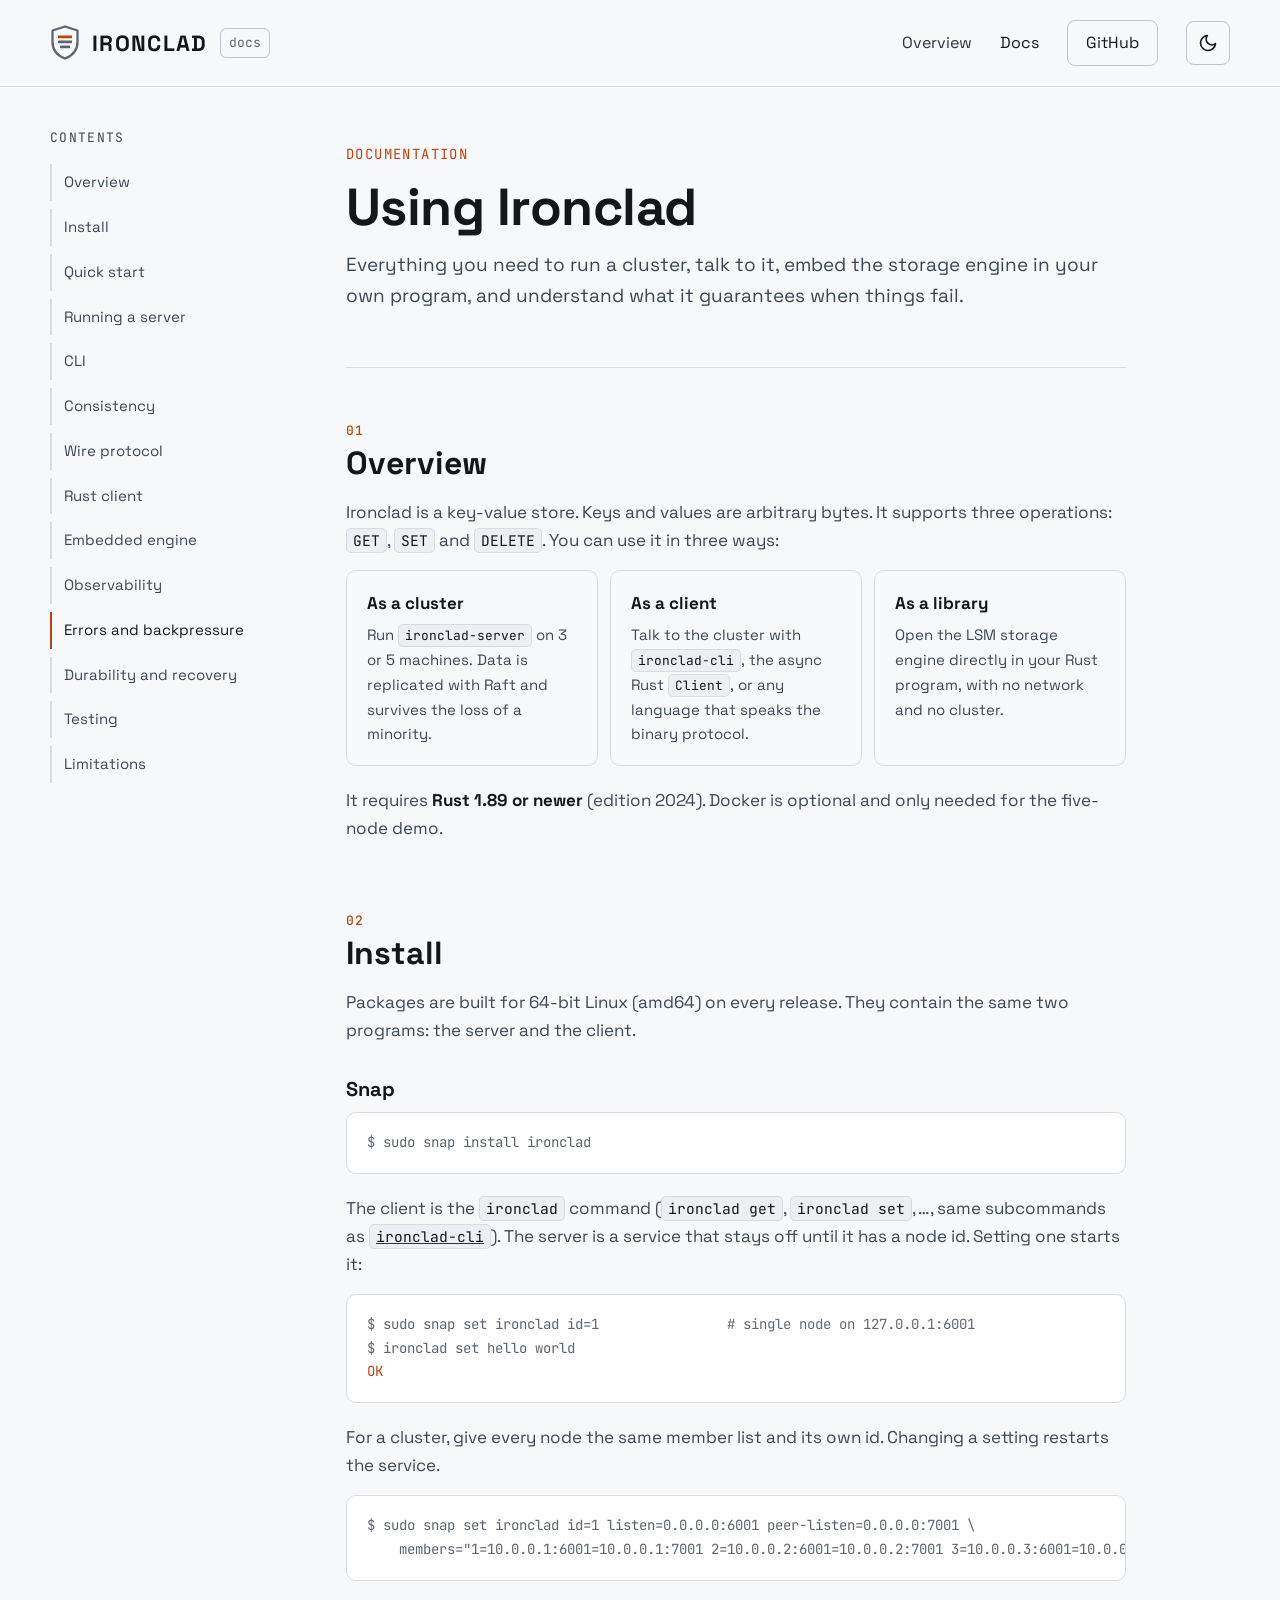
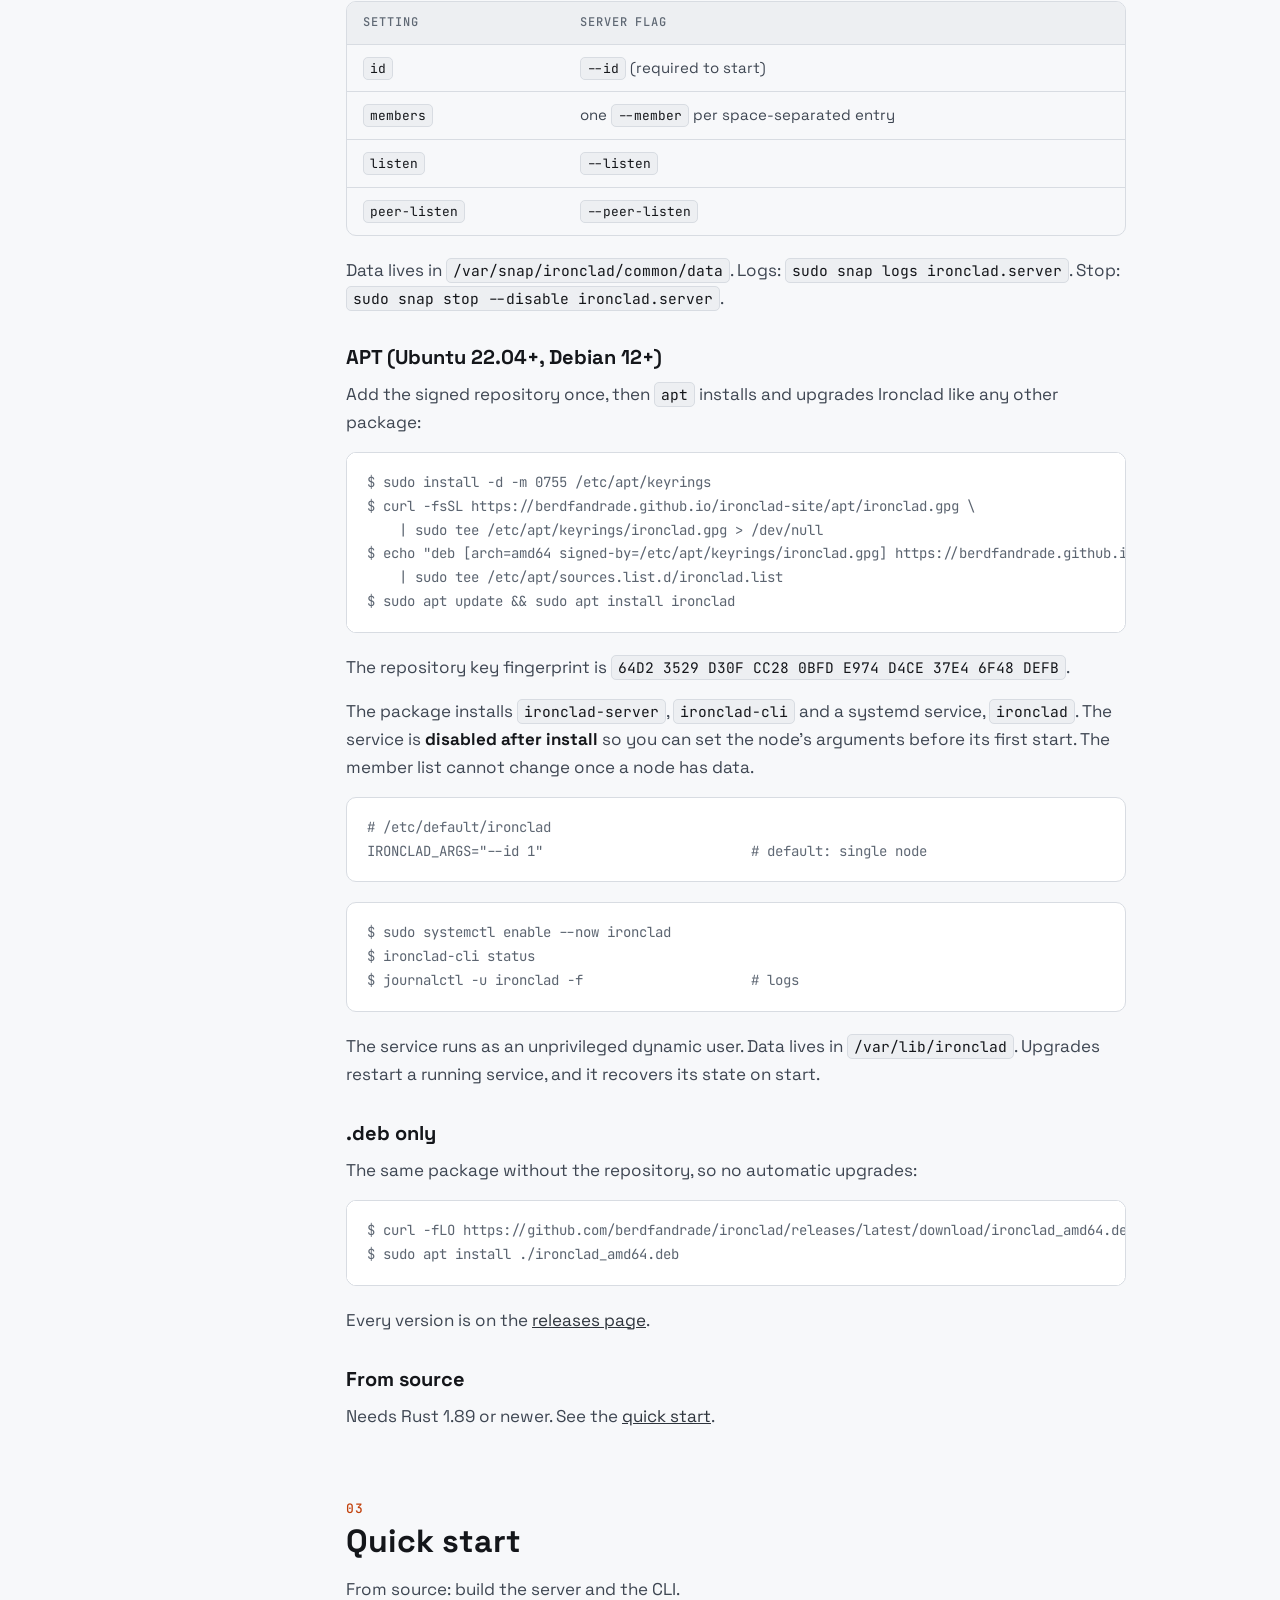
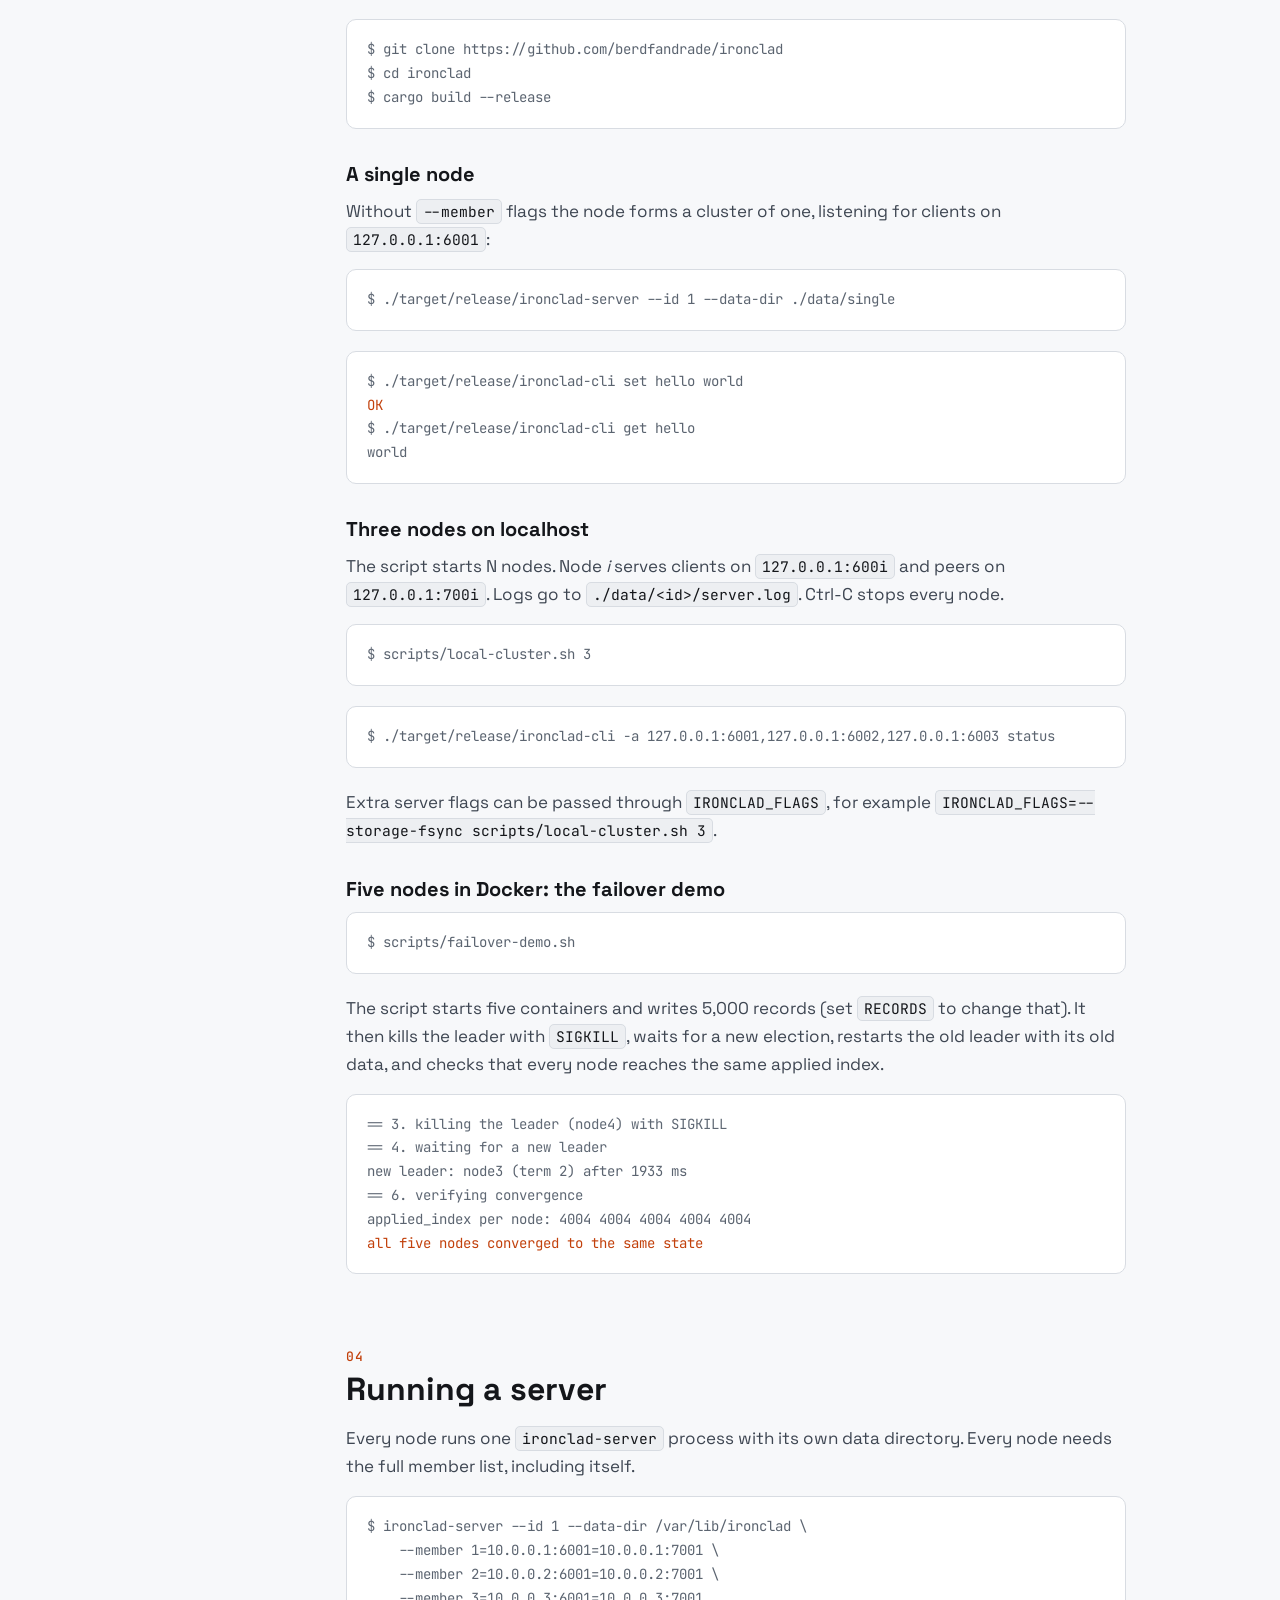
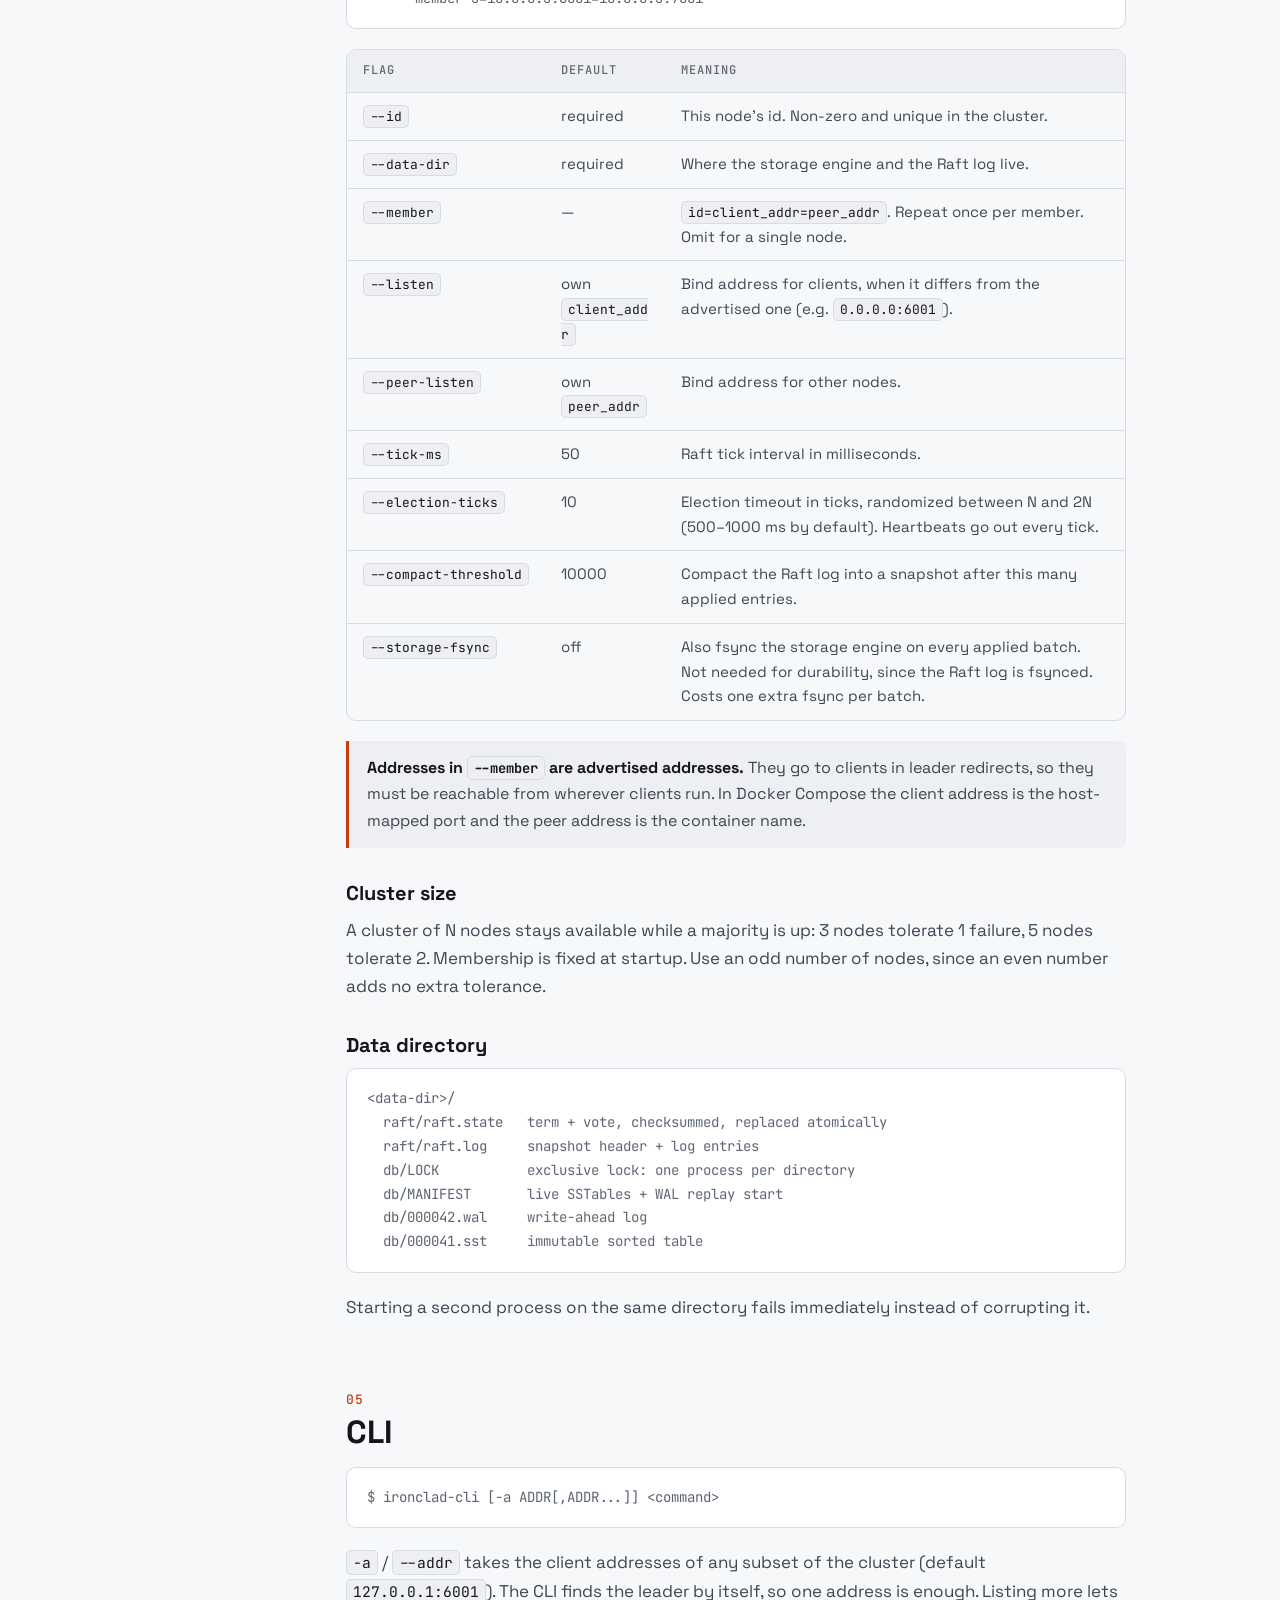
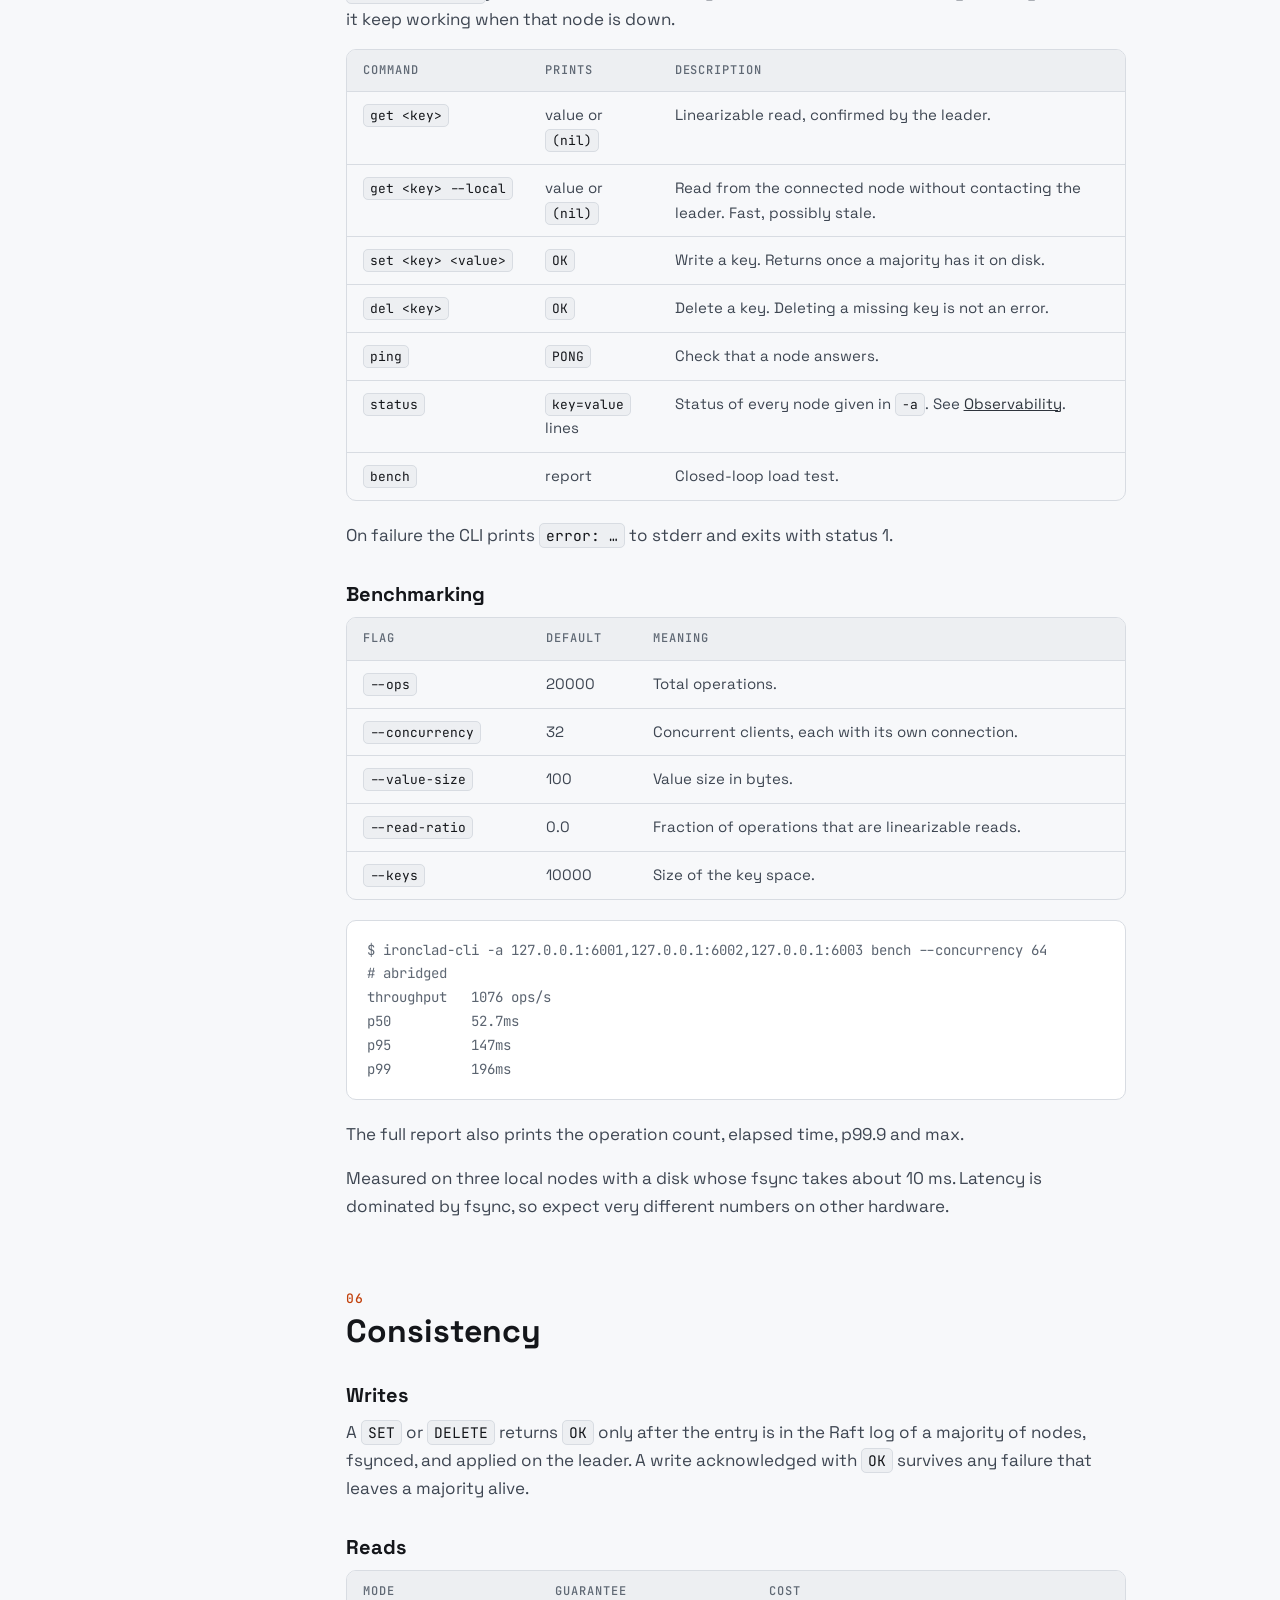
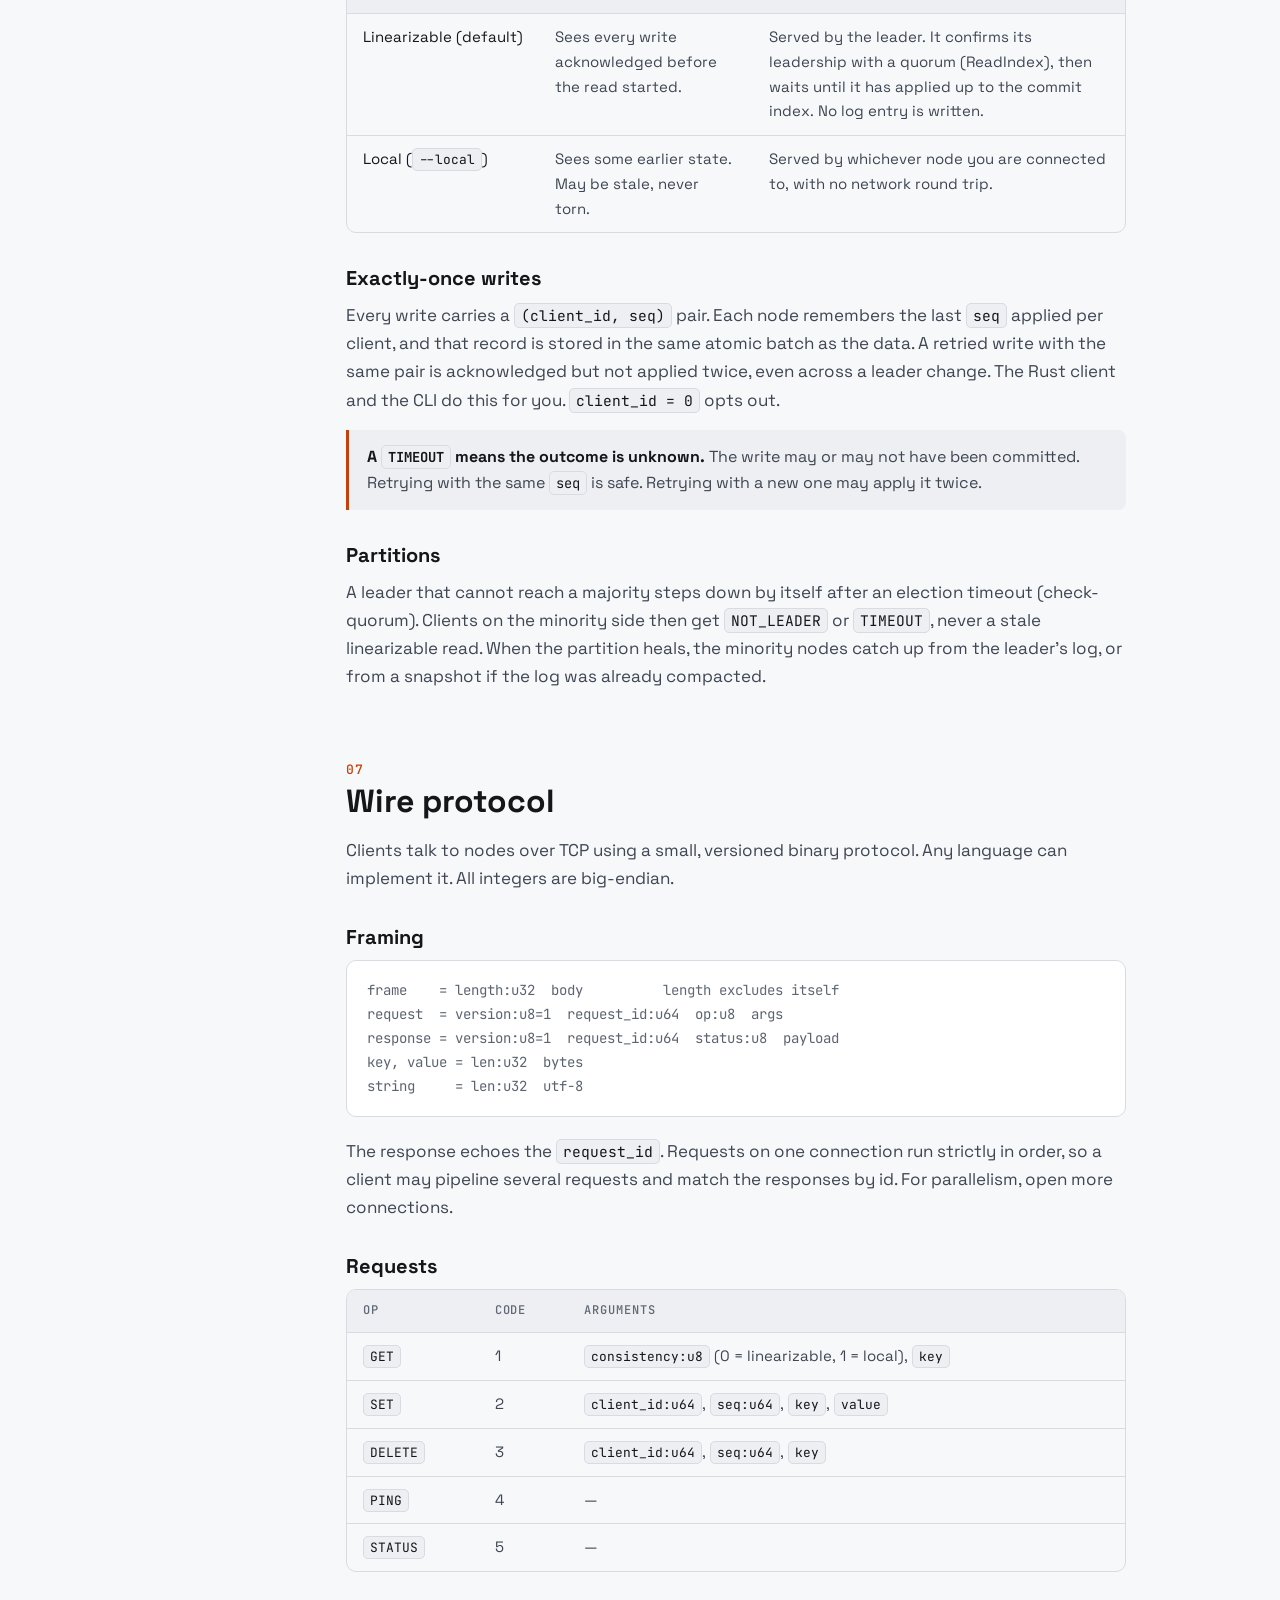
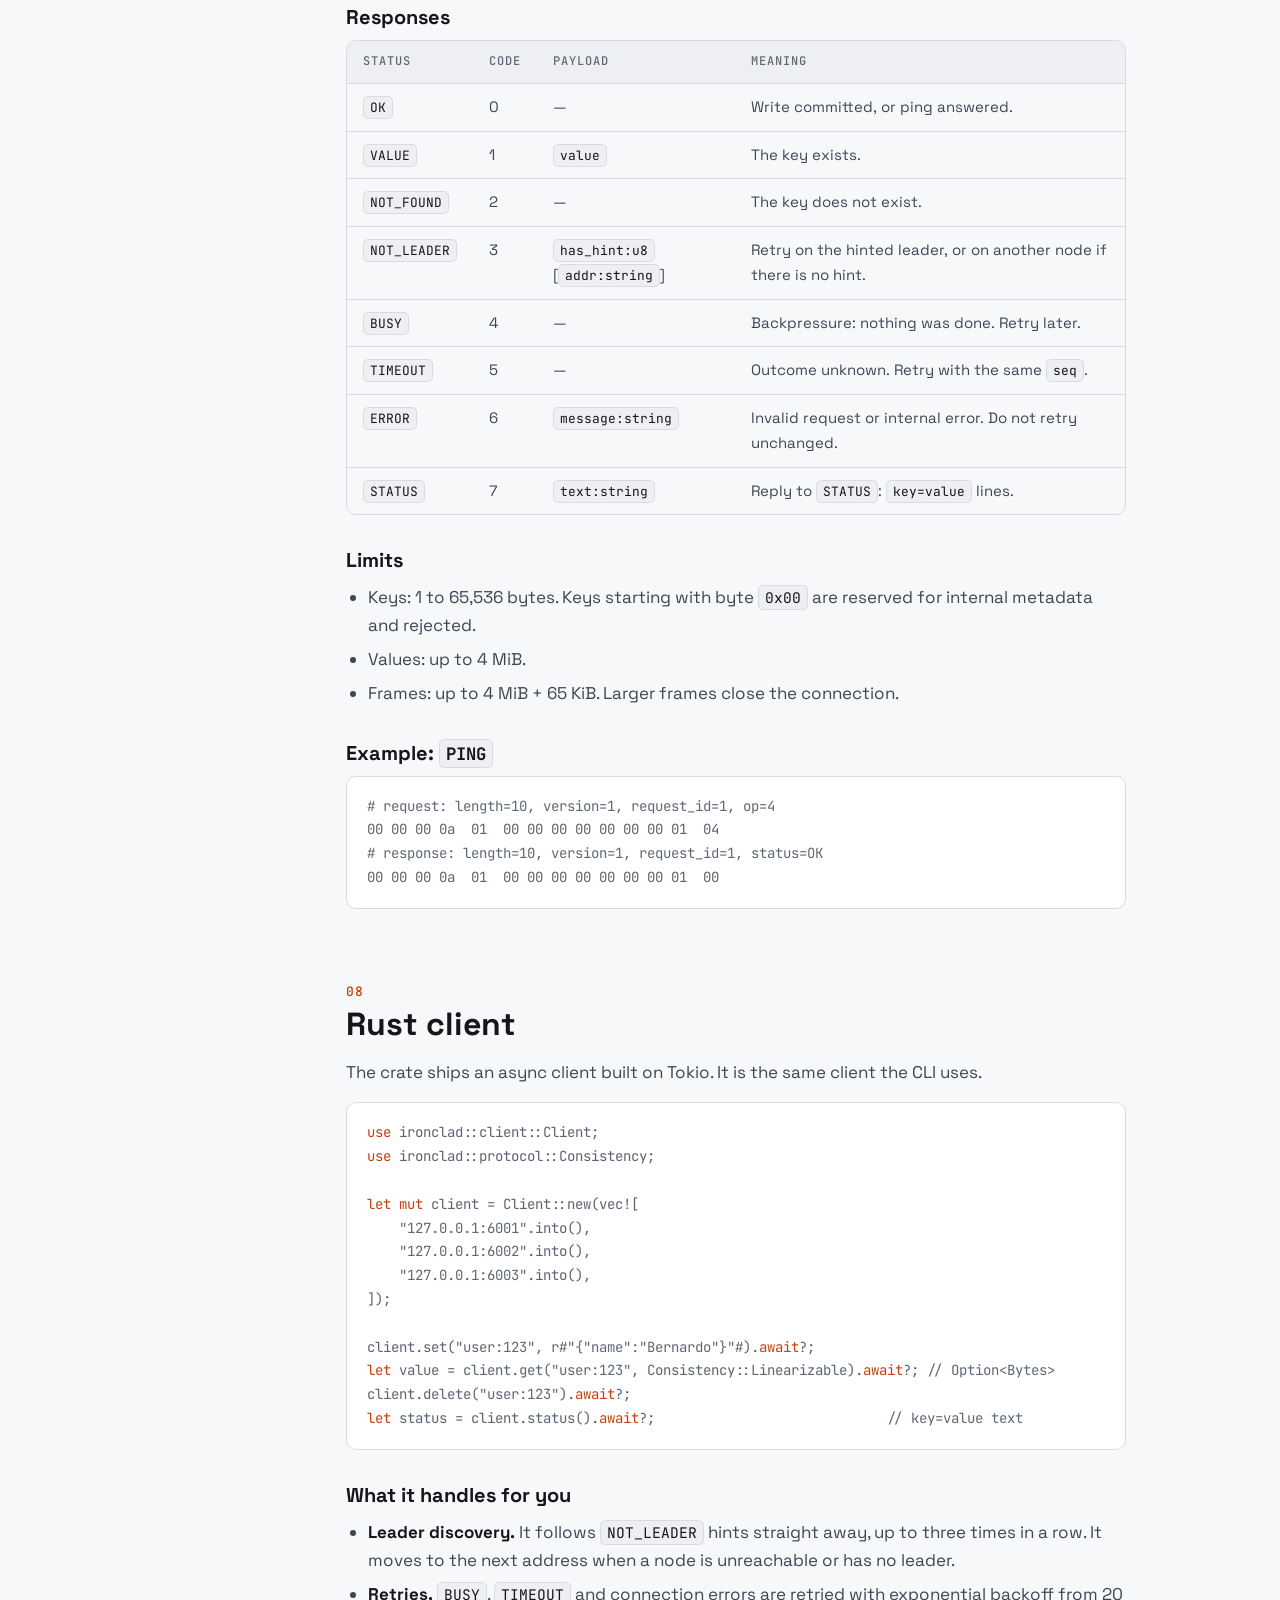
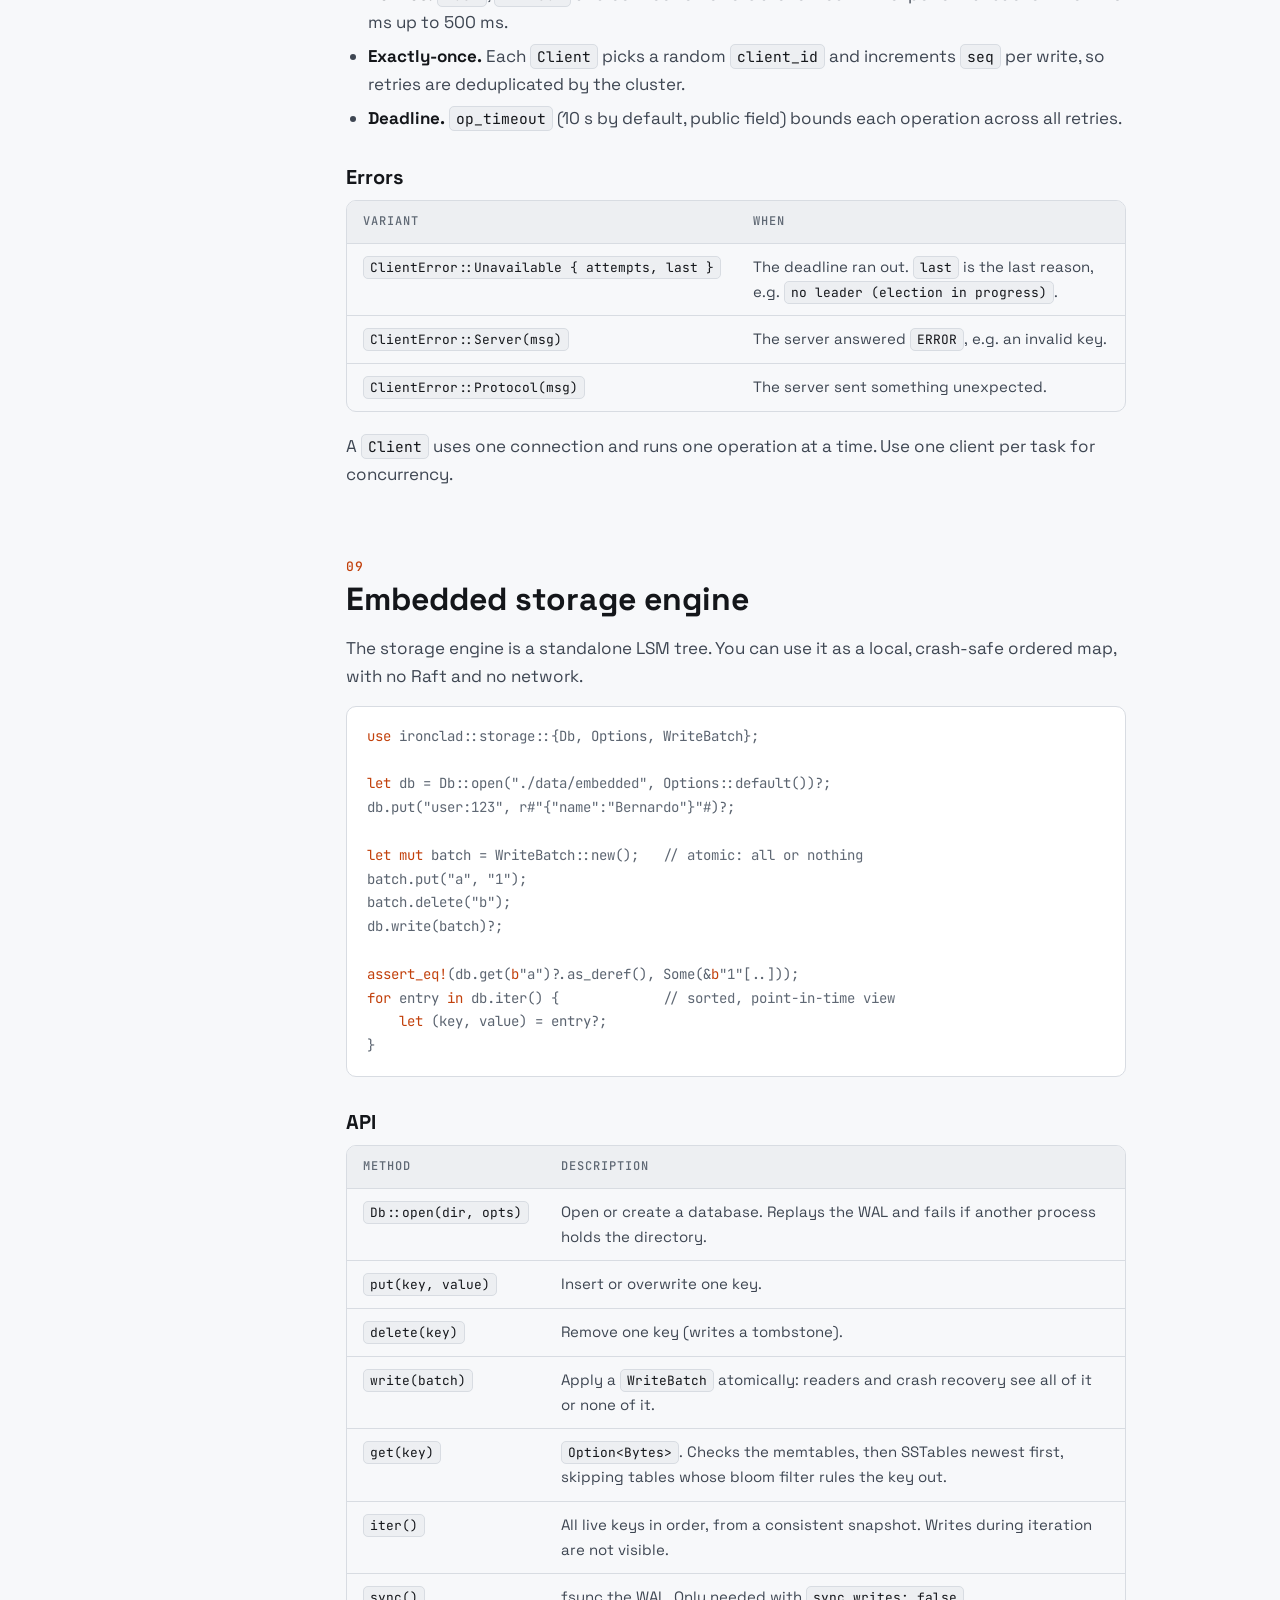
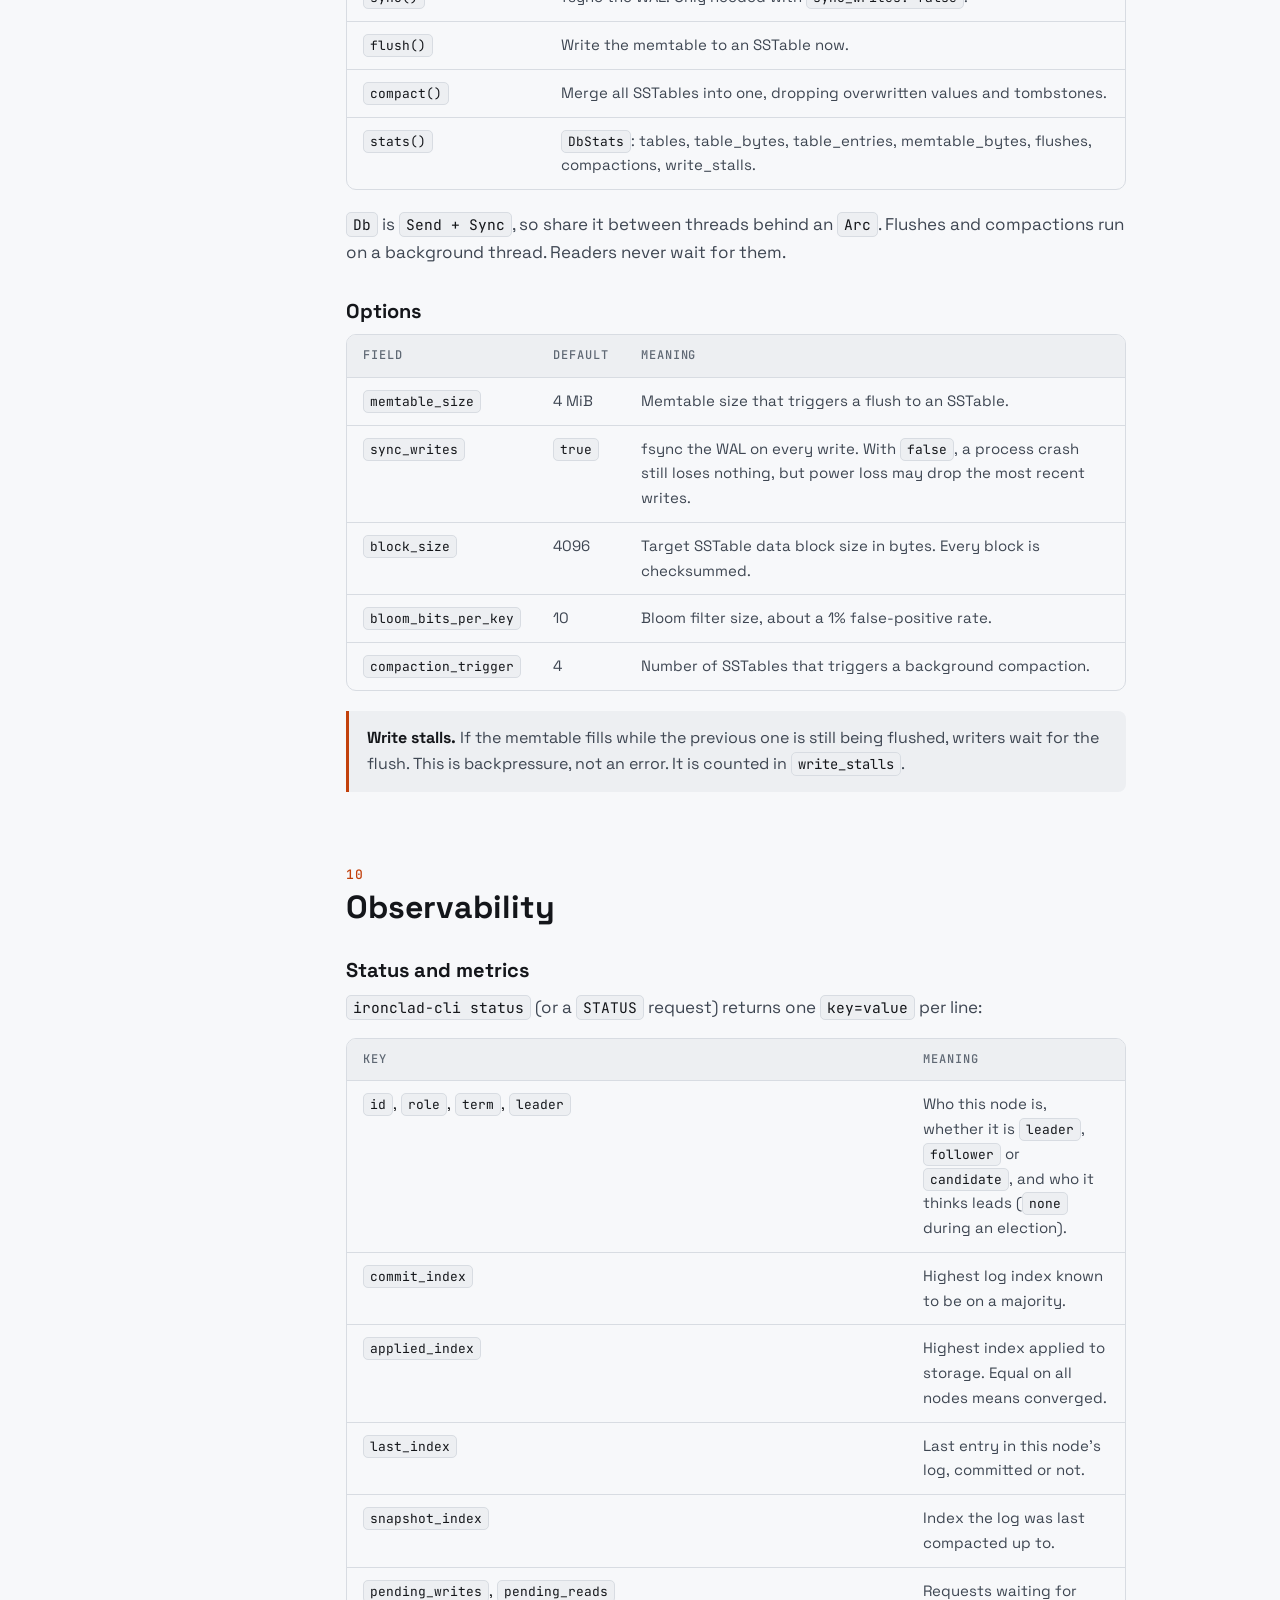
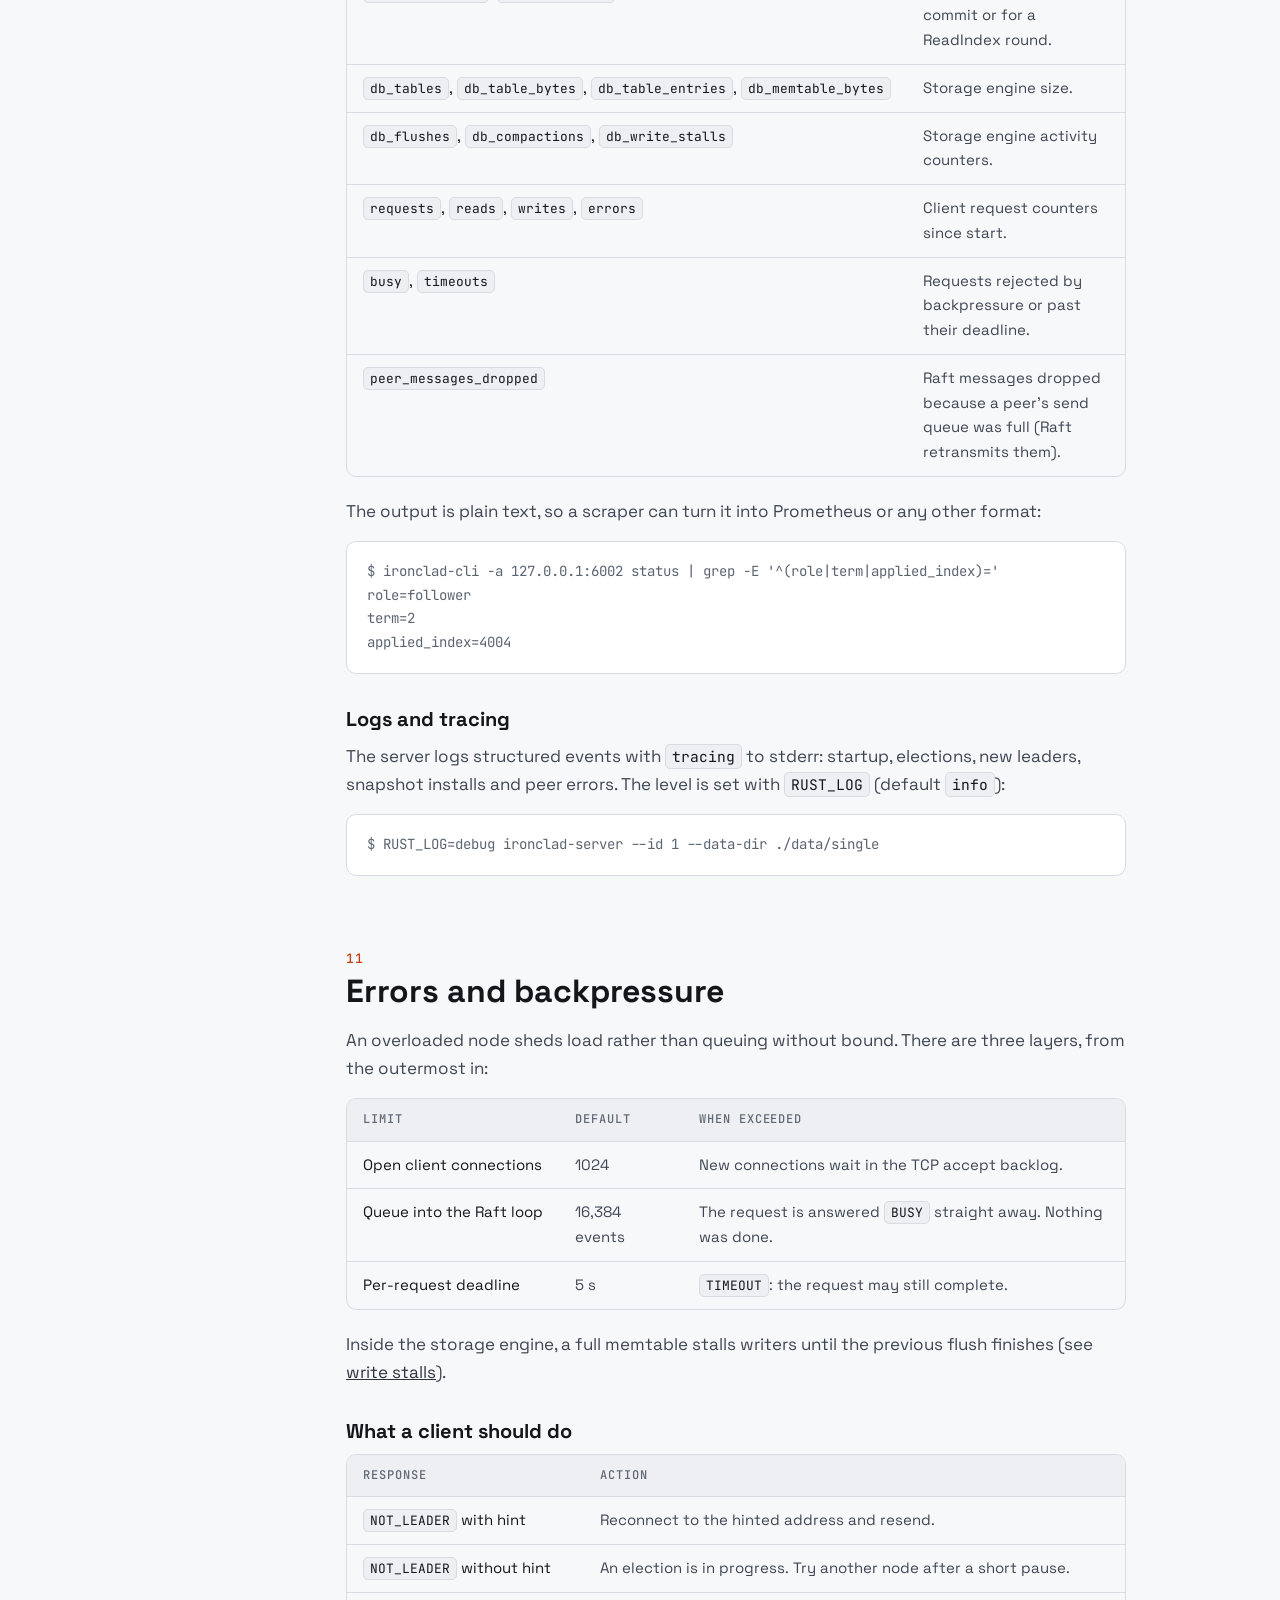
==== commit cb648944: "Add install section, APT repository and .deb download - Landing page: install tabs (snap, APT, .deb," ====
--- a/docs.html
+++ b/docs.html
@@ -44,6 +44,7 @@
 <p class="toc-title">CONTENTS</p>
 <ol>
 <li><a href="#overview">Overview</a></li>
+<li><a href="#install">Install</a></li>
 <li><a href="#quick-start">Quick start</a></li>
 <li><a href="#server">Running a server</a></li>
 <li><a href="#cli">CLI</a></li>
@@ -78,9 +79,55 @@
 <p>It requires <strong>Rust 1.89 or newer</strong> (edition 2024). Docker is optional and only needed for the five-node demo.</p>
 </section>
 
+<section id="install">
+<h2><span class="num">02</span>Install</h2>
+<p>Packages are built for 64-bit Linux (amd64) on every release. They contain the same two programs: the server and the client.</p>
+<h3>Snap</h3>
+<pre><span class="c">$</span> sudo snap install ironclad</pre>
+<p>The client is the <code>ironclad</code> command (<code>ironclad get</code>, <code>ironclad set</code>, …, same subcommands as <a href="#cli"><code>ironclad-cli</code></a>). The server is a service that stays off until it has a node id. Setting one starts it:</p>
+<pre><span class="c">$</span> sudo snap set ironclad id=1                <span class="c"># single node on 127.0.0.1:6001</span>
+<span class="c">$</span> ironclad set hello world
+<span class="k">OK</span></pre>
+<p>For a cluster, give every node the same member list and its own id. Changing a setting restarts the service.</p>
+<pre><span class="c">$</span> sudo snap set ironclad id=1 listen=0.0.0.0:6001 peer-listen=0.0.0.0:7001 \
+    members="1=10.0.0.1:6001=10.0.0.1:7001 2=10.0.0.2:6001=10.0.0.2:7001 3=10.0.0.3:6001=10.0.0.3:7001"</pre>
+<div class="table-wrap"><table>
+<thead><tr><th>Setting</th><th>Server flag</th></tr></thead>
+<tbody>
+<tr><td><code>id</code></td><td><code>--id</code> (required to start)</td></tr>
+<tr><td><code>members</code></td><td>one <code>--member</code> per space-separated entry</td></tr>
+<tr><td><code>listen</code></td><td><code>--listen</code></td></tr>
+<tr><td><code>peer-listen</code></td><td><code>--peer-listen</code></td></tr>
+</tbody></table></div>
+<p>Data lives in <code>/var/snap/ironclad/common/data</code>. Logs: <code>sudo snap logs ironclad.server</code>. Stop: <code>sudo snap stop --disable ironclad.server</code>.</p>
+<h3>APT (Ubuntu 22.04+, Debian 12+)</h3>
+<p>Add the signed repository once, then <code>apt</code> installs and upgrades Ironclad like any other package:</p>
+<pre><span class="c">$</span> sudo install -d -m 0755 /etc/apt/keyrings
+<span class="c">$</span> curl -fsSL https://berdfandrade.github.io/ironclad-site/apt/ironclad.gpg \
+    | sudo tee /etc/apt/keyrings/ironclad.gpg &gt; /dev/null
+<span class="c">$</span> echo "deb [arch=amd64 signed-by=/etc/apt/keyrings/ironclad.gpg] https://berdfandrade.github.io/ironclad-site/apt stable main" \
+    | sudo tee /etc/apt/sources.list.d/ironclad.list
+<span class="c">$</span> sudo apt update &amp;&amp; sudo apt install ironclad</pre>
+<p>The repository key fingerprint is <code>64D2 3529 D30F CC28 0BFD E974 D4CE 37E4 6F48 DEFB</code>.</p>
+<p>The package installs <code>ironclad-server</code>, <code>ironclad-cli</code> and a systemd service, <code>ironclad</code>. The service is <strong>disabled after install</strong> so you can set the node's arguments before its first start. The member list cannot change once a node has data.</p>
+<pre><span class="c"># /etc/default/ironclad</span>
+IRONCLAD_ARGS="--id 1"                          <span class="c"># default: single node</span></pre>
+<pre><span class="c">$</span> sudo systemctl enable --now ironclad
+<span class="c">$</span> ironclad-cli status
+<span class="c">$</span> journalctl -u ironclad -f                     <span class="c"># logs</span></pre>
+<p>The service runs as an unprivileged dynamic user. Data lives in <code>/var/lib/ironclad</code>. Upgrades restart a running service, and it recovers its state on start.</p>
+<h3>.deb only</h3>
+<p>The same package without the repository, so no automatic upgrades:</p>
+<pre><span class="c">$</span> curl -fLO https://github.com/berdfandrade/ironclad/releases/latest/download/ironclad_amd64.deb
+<span class="c">$</span> sudo apt install ./ironclad_amd64.deb</pre>
+<p>Every version is on the <a href="https://github.com/berdfandrade/ironclad/releases">releases page</a>.</p>
+<h3>From source</h3>
+<p>Needs Rust 1.89 or newer. See the <a href="#quick-start">quick start</a>.</p>
+</section>
+
 <section id="quick-start">
-<h2><span class="num">02</span>Quick start</h2>
-<p>Build the server and the CLI:</p>
+<h2><span class="num">03</span>Quick start</h2>
+<p>From source: build the server and the CLI.</p>
 <pre><span class="c">$</span> git clone https://github.com/berdfandrade/ironclad
 <span class="c">$</span> cd ironclad
 <span class="c">$</span> cargo build --release</pre>
@@ -108,7 +155,7 @@
 </section>
 
 <section id="server">
-<h2><span class="num">03</span>Running a server</h2>
+<h2><span class="num">04</span>Running a server</h2>
 <p>Every node runs one <code>ironclad-server</code> process with its own data directory. Every node needs the full member list, including itself.</p>
 <pre><span class="c">$</span> ironclad-server --id 1 --data-dir /var/lib/ironclad \
     --member 1=10.0.0.1:6001=10.0.0.1:7001 \
@@ -142,7 +189,7 @@
 </section>
 
 <section id="cli">
-<h2><span class="num">04</span>CLI</h2>
+<h2><span class="num">05</span>CLI</h2>
 <pre><span class="c">$</span> ironclad-cli [-a ADDR[,ADDR...]] &lt;command&gt;</pre>
 <p><code>-a</code> / <code>--addr</code> takes the client addresses of any subset of the cluster (default <code>127.0.0.1:6001</code>). The CLI finds the leader by itself, so one address is enough. Listing more lets it keep working when that node is down.</p>
 <div class="table-wrap"><table>
@@ -178,7 +225,7 @@
 </section>
 
 <section id="consistency">
-<h2><span class="num">05</span>Consistency</h2>
+<h2><span class="num">06</span>Consistency</h2>
 <h3>Writes</h3>
 <p>A <code>SET</code> or <code>DELETE</code> returns <code>OK</code> only after the entry is in the Raft log of a majority of nodes, fsynced, and applied on the leader. A write acknowledged with <code>OK</code> survives any failure that leaves a majority alive.</p>
 <h3>Reads</h3>
@@ -196,7 +243,7 @@
 </section>
 
 <section id="protocol">
-<h2><span class="num">06</span>Wire protocol</h2>
+<h2><span class="num">07</span>Wire protocol</h2>
 <p>Clients talk to nodes over TCP using a small, versioned binary protocol. Any language can implement it. All integers are big-endian.</p>
 <h3>Framing</h3>
 <pre>frame    = length:u32  body          <span class="c">length excludes itself</span>
@@ -242,7 +289,7 @@
 </section>
 
 <section id="client">
-<h2><span class="num">07</span>Rust client</h2>
+<h2><span class="num">08</span>Rust client</h2>
 <p>The crate ships an async client built on Tokio. It is the same client the CLI uses.</p>
 <pre><span class="k">use</span> ironclad::client::Client;
 <span class="k">use</span> ironclad::protocol::Consistency;
@@ -276,7 +323,7 @@
 </section>
 
 <section id="embedded">
-<h2><span class="num">08</span>Embedded storage engine</h2>
+<h2><span class="num">09</span>Embedded storage engine</h2>
 <p>The storage engine is a standalone LSM tree. You can use it as a local, crash-safe ordered map, with no Raft and no network.</p>
 <pre><span class="k">use</span> ironclad::storage::{Db, Options, WriteBatch};
 
@@ -322,7 +369,7 @@
 </section>
 
 <section id="observability">
-<h2><span class="num">09</span>Observability</h2>
+<h2><span class="num">10</span>Observability</h2>
 <h3>Status and metrics</h3>
 <p><code>ironclad-cli status</code> (or a <code>STATUS</code> request) returns one <code>key=value</code> per line:</p>
 <div class="table-wrap"><table>
@@ -351,7 +398,7 @@
 </section>
 
 <section id="errors">
-<h2><span class="num">10</span>Errors and backpressure</h2>
+<h2><span class="num">11</span>Errors and backpressure</h2>
 <p>An overloaded node sheds load rather than queuing without bound. There are three layers, from the outermost in:</p>
 <div class="table-wrap"><table>
 <thead><tr><th>Limit</th><th>Default</th><th>When exceeded</th></tr></thead>
@@ -374,7 +421,7 @@
 </section>
 
 <section id="recovery">
-<h2><span class="num">11</span>Durability and recovery</h2>
+<h2><span class="num">12</span>Durability and recovery</h2>
 <h3>Crashes</h3>
 <p>Restarting a node after a crash needs no manual step. On startup it loads the latest snapshot and Raft log, opens the storage engine (replaying its WAL), then catches up with the cluster. It may receive missing entries from the leader, or a full snapshot if the leader already compacted them away.</p>
 <ul>
@@ -395,7 +442,7 @@
 </section>
 
 <section id="testing">
-<h2><span class="num">12</span>Testing</h2>
+<h2><span class="num">13</span>Testing</h2>
 <pre><span class="c">$</span> cargo test --release                       <span class="c"># everything</span>
 <span class="c">$</span> cargo test --release --test raft_sim       <span class="c"># deterministic Raft simulation</span>
 <span class="c">$</span> cargo test --release --test cluster        <span class="c"># real processes, real sockets</span>
@@ -411,7 +458,7 @@
 </section>
 
 <section id="limitations">
-<h2><span class="num">13</span>Limitations</h2>
+<h2><span class="num">14</span>Limitations</h2>
 <p>These are deliberate scope cuts, each documented in <a href="https://github.com/berdfandrade/ironclad/blob/main/docs/adr/0005-scope-and-known-limitations.md">ADR 0005</a> with what it would take to lift it.</p>
 <ul>
 <li><strong>Static membership.</strong> Nodes cannot be added or removed while the cluster runs.</li>
--- a/site.css
+++ b/site.css
@@ -62,3 +62,22 @@
   .docs-layout{padding:0 16px}
   .docs pre{padding:14px 16px;font-size:13px}
 }
+
+/* Install tabs on the landing page. Without JS every panel shows, stacked. */
+.install{font-family:'Space Grotesk',sans-serif}
+.install-tabs{display:none;gap:4px;margin-bottom:-1px}
+.js .install-tabs{display:flex;flex-wrap:wrap}
+.install-tabs button{min-height:44px;padding:0 18px;border:1px solid transparent;border-bottom:0;border-radius:10px 10px 0 0;background:transparent;color:var(--text-2);font:inherit;font-size:16px;cursor:pointer}
+.install-tabs button:hover{color:var(--text)}
+.install-tabs button[aria-selected="true"]{background:var(--term-bg);border-color:var(--border);color:var(--text)}
+.install-tabs button:focus-visible{outline:2px solid var(--accent);outline-offset:-2px}
+.install-panel{position:relative;margin-bottom:12px;background:var(--term-bg);border:1px solid var(--border);border-radius:12px;overflow:hidden}
+.js .install-panel{margin-bottom:0;border-top-left-radius:0}
+.js .install-panel[hidden]{display:none}
+.install-label{margin:0;padding:14px 96px 14px 20px;border-bottom:1px solid var(--border);font-family:'JetBrains Mono',monospace;font-size:13px;color:var(--muted)}
+.install-panel pre{margin:0;padding:20px;overflow-x:auto;font-family:'JetBrains Mono',monospace;font-size:14px;line-height:1.85;color:var(--steel)}
+.install-panel .c{color:var(--muted)}
+.install-panel .k{color:var(--accent)}
+.copy-btn{position:absolute;top:8px;right:10px;min-height:32px;padding:0 12px;border:1px solid var(--border-strong);border-radius:6px;background:var(--term-bg);color:var(--text-2);font-family:'JetBrains Mono',monospace;font-size:12px;cursor:pointer}
+.copy-btn:hover{color:var(--text);border-color:var(--text-2)}
+.copy-btn:focus-visible{outline:2px solid var(--accent);outline-offset:2px}
